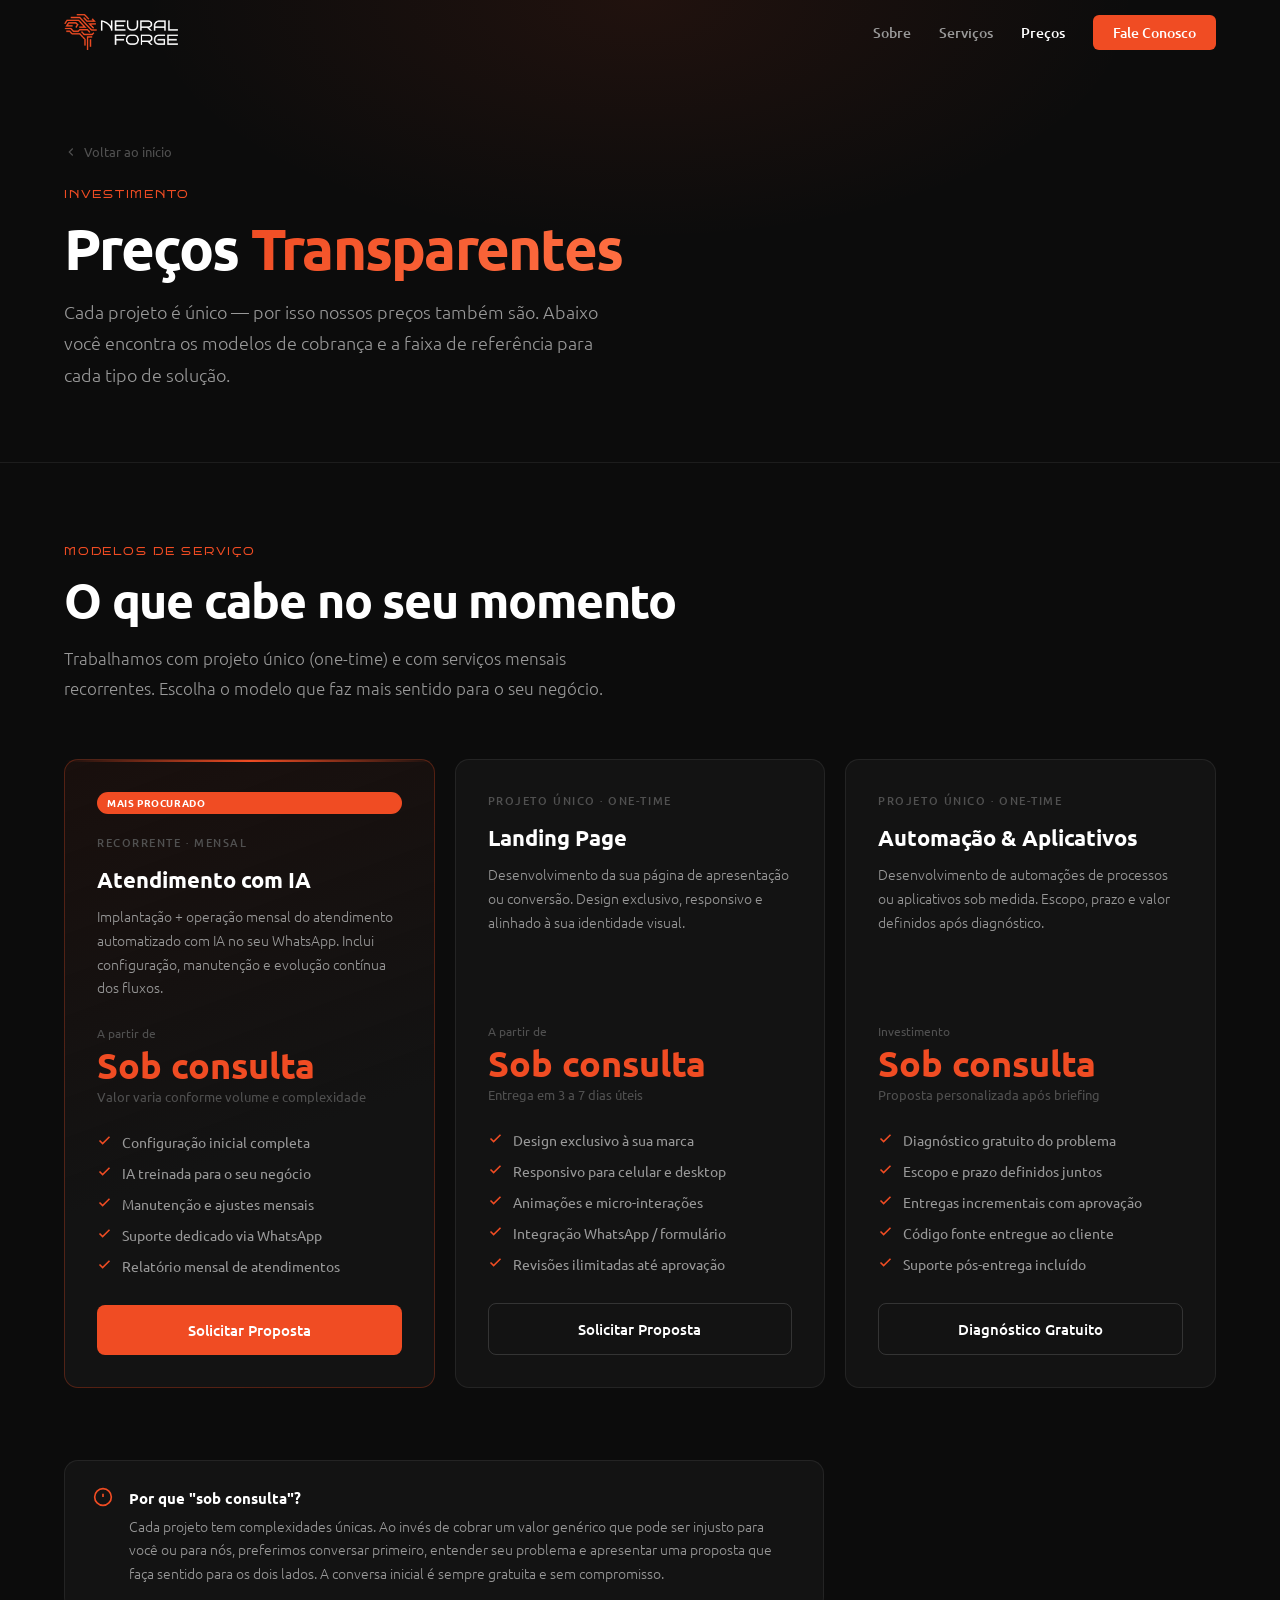
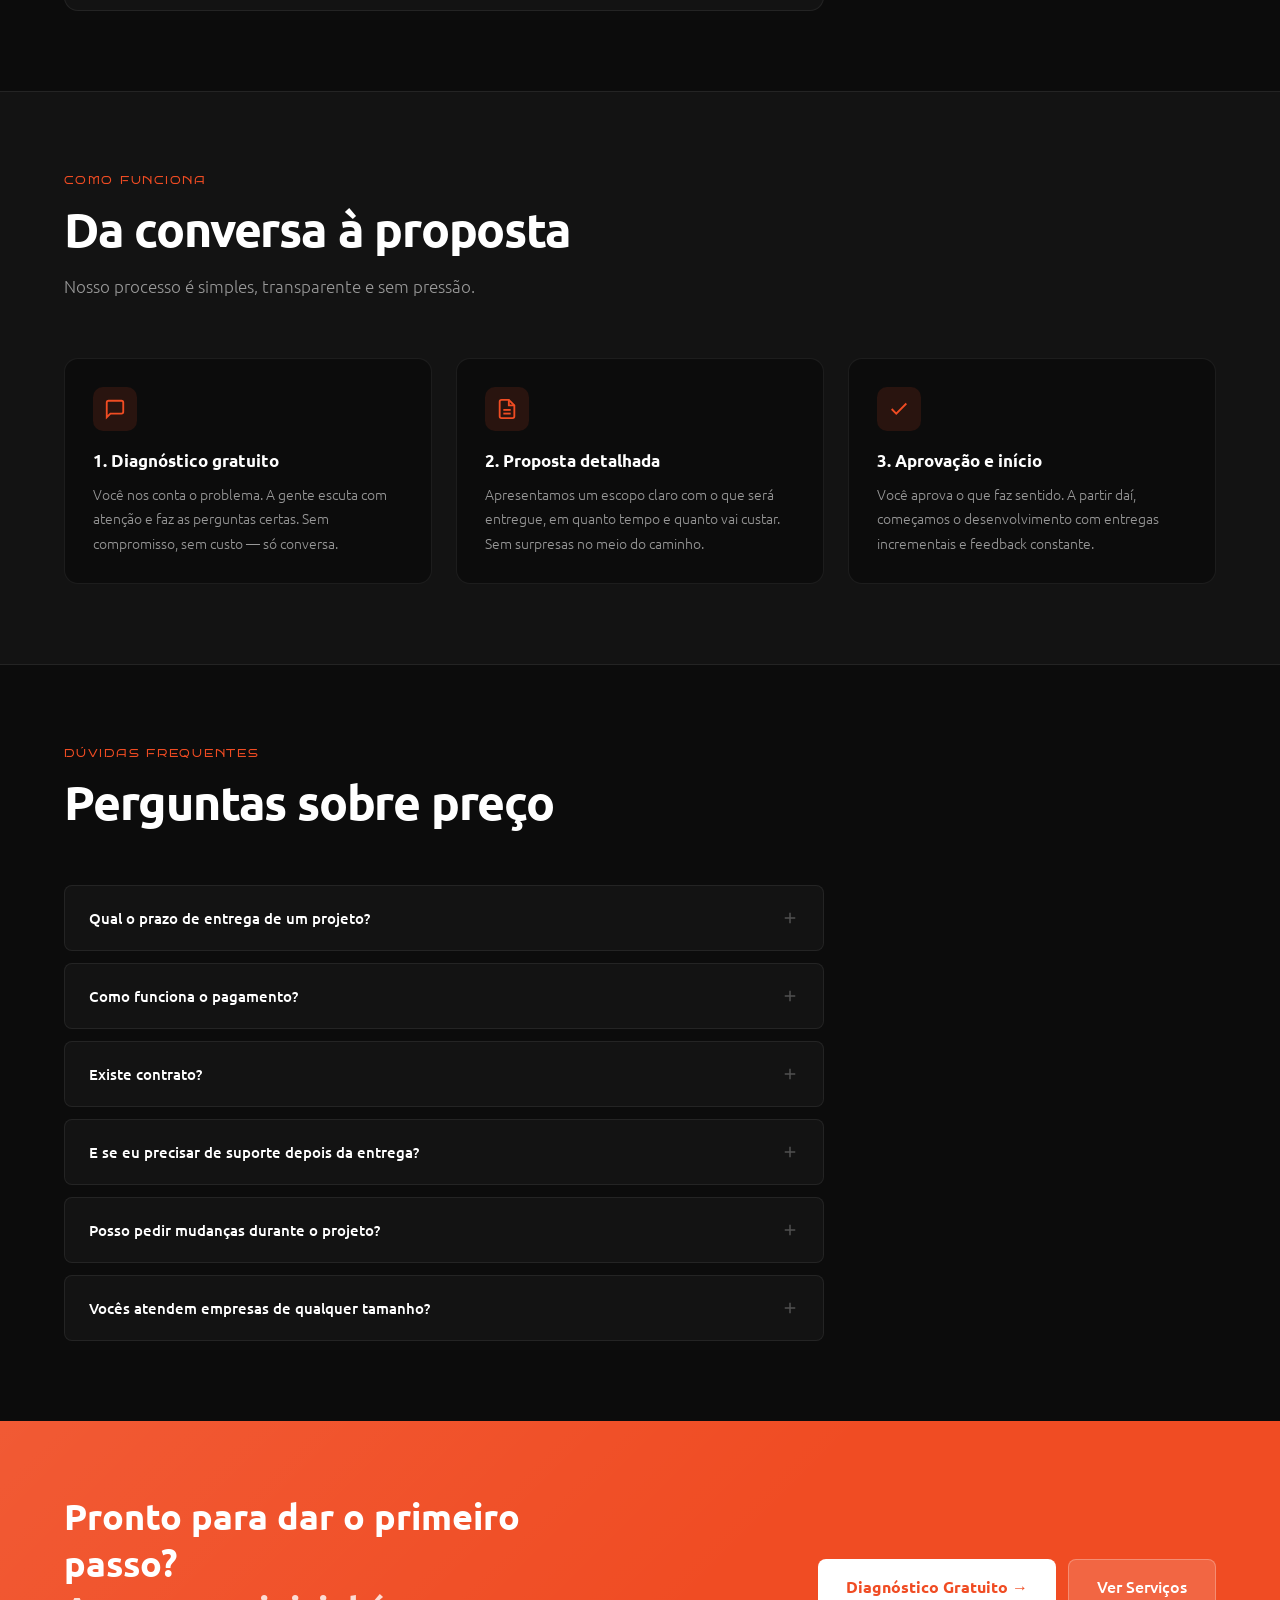
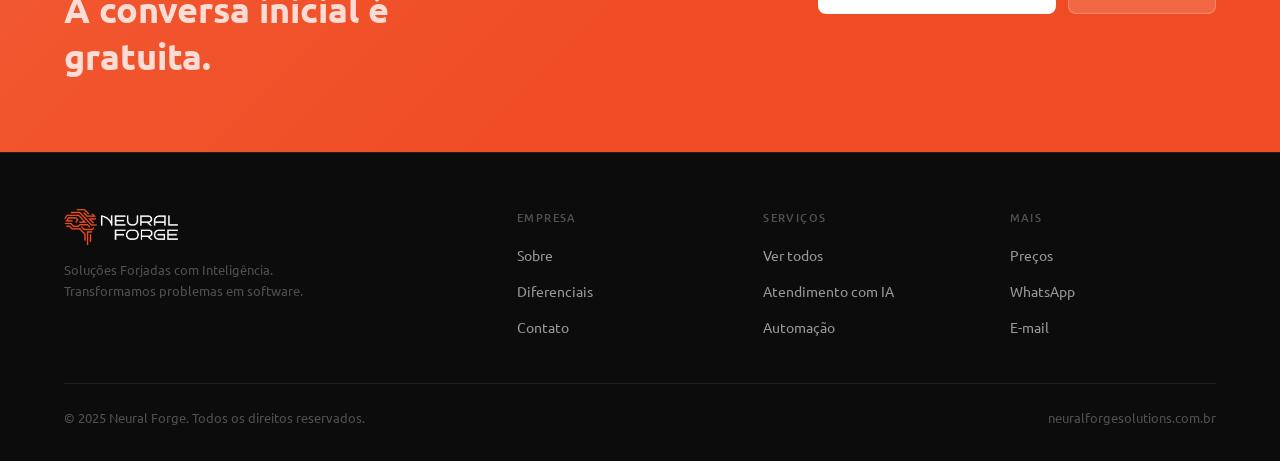
==== precos.html @ 7378643d "feat: favicon, WhatsApp e BrunoAce font - Favicon com logo laranja em todas as 3 páginas - Número Wh" ====
<!DOCTYPE html>
<html lang="pt-BR">
<head>
  <meta charset="UTF-8" />
  <meta name="viewport" content="width=device-width, initial-scale=1.0" />
  <title>Preços — Neural Forge</title>
  <meta name="description" content="Conheça os modelos de precificação da Neural Forge. Soluções personalizadas com preço justo." />
  <link rel="icon" type="image/png" href="assets/logos/logo-dark.png" />
  <link rel="stylesheet" href="assets/css/main.css" />
  <style>
    /* ── PRICING CARDS ── */
    .pricing-section { padding: 80px 0; }
    .pricing-grid { display: grid; grid-template-columns: repeat(3,1fr); gap: 20px; margin-bottom: 72px; }

    .p-card { background: var(--bg-card); border: 1px solid var(--border); border-radius: var(--r); padding: 32px; position: relative; transition: border-color .25s, box-shadow .25s; display: flex; flex-direction: column; }
    .p-card:hover { border-color: var(--orange-border); box-shadow: 0 0 48px var(--orange-glow); }
    .p-card.featured { border-color: var(--orange-border); background: linear-gradient(160deg, rgba(240,76,35,.06) 0%, var(--bg-card) 60%); }
    .p-card.featured::before { content:''; position:absolute; top:0; left:0; right:0; height:2px; background: linear-gradient(90deg, transparent, var(--orange), transparent); border-radius: var(--r) var(--r) 0 0; }
    .p-featured-badge { display:inline-block; background:var(--orange); color:#fff; font-size:10px; font-weight:700; padding:3px 10px; border-radius:100px; letter-spacing:.06em; text-transform:uppercase; margin-bottom:20px; }
    .p-category { font-size:11px; color:var(--text-3); text-transform:uppercase; letter-spacing:.14em; font-weight:500; margin-bottom:10px; }
    .p-name { font-size:22px; font-weight:700; margin-bottom:8px; }
    .p-desc { font-size:14px; color:var(--text-2); font-weight:300; line-height:1.7; margin-bottom:24px; flex:1; }
    .p-price { margin-bottom:24px; }
    .p-price-label { font-size:12px; color:var(--text-3); margin-bottom:4px; }
    .p-price-val { font-size:36px; font-weight:700; color:var(--orange); line-height:1; }
    .p-price-sub { font-size:13px; color:var(--text-3); margin-top:4px; }
    .p-features { list-style:none; display:flex; flex-direction:column; gap:10px; margin-bottom:28px; }
    .p-features li { display:flex; align-items:flex-start; gap:10px; font-size:14px; color:var(--text-2); line-height:1.5; }
    .p-check { color:var(--orange); flex-shrink:0; margin-top:1px; }

    /* ── HOW WE PRICE ── */
    .how-section { padding: 80px 0; background: var(--bg-card); border-top: 1px solid var(--border); border-bottom: 1px solid var(--border); }
    .how-grid { display: grid; grid-template-columns: repeat(3,1fr); gap: 24px; }
    .how-card { background: var(--bg); border: 1px solid var(--border); border-radius: var(--r); padding: 28px; }
    .how-icon { width: 44px; height: 44px; border-radius: 10px; background: var(--orange-dim); display: flex; align-items: center; justify-content: center; color: var(--orange); margin-bottom: 16px; }
    .how-card h3 { font-size: 17px; font-weight: 700; margin-bottom: 8px; }
    .how-card p { font-size: 14px; color: var(--text-2); font-weight: 300; line-height: 1.75; }

    /* ── FAQ ── */
    .faq-section { padding: 80px 0; }
    .faq-grid { max-width: 760px; display: flex; flex-direction: column; gap: 12px; }
    .faq-item { background: var(--bg-card); border: 1px solid var(--border); border-radius: var(--r-sm); overflow: hidden; }
    .faq-q { display: flex; align-items: center; justify-content: space-between; padding: 20px 24px; cursor: pointer; user-select: none; font-size: 15px; font-weight: 500; gap: 16px; transition: color .2s; }
    .faq-q:hover { color: var(--orange); }
    .faq-icon { flex-shrink: 0; transition: transform .3s; color: var(--text-3); }
    .faq-item.open .faq-icon { transform: rotate(45deg); color: var(--orange); }
    .faq-a { max-height: 0; overflow: hidden; transition: max-height .35s ease; }
    .faq-item.open .faq-a { max-height: 300px; }
    .faq-a p { padding: 0 24px 20px; font-size: 15px; color: var(--text-2); font-weight: 300; line-height: 1.75; }

    @media(max-width:1024px){ .pricing-grid{ grid-template-columns:repeat(2,1fr); } .how-grid{ grid-template-columns:1fr 1fr; } }
    @media(max-width:768px)  { .pricing-grid{ grid-template-columns:1fr; } .how-grid{ grid-template-columns:1fr; } }
  </style>
</head>
<body>

<!-- ── NAVBAR ── -->
<nav class="nav" id="nav">
  <div class="wrap">
    <div class="nav-inner">
      <a href="index.html" class="logo"><img src="assets/logos/logo-dark.png" alt="Neural Forge" height="36"></a>
      <ul class="nav-links" id="navLinks">
        <li><a href="index.html#sobre">Sobre</a></li>
        <li><a href="servicos.html">Serviços</a></li>
        <li><a href="precos.html" class="active">Preços</a></li>
        <li><a href="index.html#contato" class="nav-cta">Fale Conosco</a></li>
      </ul>
      <button class="hamburger" id="hamburger" aria-label="Menu">
        <svg width="22" height="22" fill="none" stroke="currentColor" stroke-width="2" stroke-linecap="round"><line x1="3" y1="6" x2="19" y2="6"/><line x1="3" y1="11" x2="19" y2="11"/><line x1="3" y1="16" x2="19" y2="16"/></svg>
      </button>
    </div>
  </div>
</nav>

<!-- ── PAGE HERO ── -->
<div class="page-hero">
  <div class="wrap">
    <a href="index.html" class="back-link fi">
      <svg width="14" height="14" fill="none" stroke="currentColor" stroke-width="2" viewBox="0 0 24 24"><polyline points="15 18 9 12 15 6"/></svg>
      Voltar ao início
    </a>
    <div class="sec-label fi d1">Investimento</div>
    <h1 class="fi d2">Preços <span class="grad">Transparentes</span></h1>
    <p class="fi d3">Cada projeto é único — por isso nossos preços também são. Abaixo você encontra os modelos de cobrança e a faixa de referência para cada tipo de solução.</p>
  </div>
</div>

<!-- ── PRICING CARDS ── -->
<section class="pricing-section">
  <div class="wrap">
    <div class="sec-head">
      <div class="sec-label fi">Modelos de Serviço</div>
      <h2 class="sec-title fi d1">O que cabe no seu momento</h2>
      <p class="sec-sub fi d2">Trabalhamos com projeto único (one-time) e com serviços mensais recorrentes. Escolha o modelo que faz mais sentido para o seu negócio.</p>
    </div>

    <div class="pricing-grid">

      <!-- Card 1: Automação / IA Mensal -->
      <div class="p-card featured fi">
        <div class="p-featured-badge">Mais Procurado</div>
        <div class="p-category">Recorrente · Mensal</div>
        <div class="p-name">Atendimento com IA</div>
        <p class="p-desc">Implantação + operação mensal do atendimento automatizado com IA no seu WhatsApp. Inclui configuração, manutenção e evolução contínua dos fluxos.</p>
        <div class="p-price">
          <div class="p-price-label">A partir de</div>
          <div class="p-price-val">Sob consulta</div>
          <div class="p-price-sub">Valor varia conforme volume e complexidade</div>
        </div>
        <ul class="p-features">
          <li><svg class="p-check" width="15" height="15" viewBox="0 0 24 24" fill="none" stroke="currentColor" stroke-width="2.5"><polyline points="20 6 9 17 4 12"/></svg>Configuração inicial completa</li>
          <li><svg class="p-check" width="15" height="15" viewBox="0 0 24 24" fill="none" stroke="currentColor" stroke-width="2.5"><polyline points="20 6 9 17 4 12"/></svg>IA treinada para o seu negócio</li>
          <li><svg class="p-check" width="15" height="15" viewBox="0 0 24 24" fill="none" stroke="currentColor" stroke-width="2.5"><polyline points="20 6 9 17 4 12"/></svg>Manutenção e ajustes mensais</li>
          <li><svg class="p-check" width="15" height="15" viewBox="0 0 24 24" fill="none" stroke="currentColor" stroke-width="2.5"><polyline points="20 6 9 17 4 12"/></svg>Suporte dedicado via WhatsApp</li>
          <li><svg class="p-check" width="15" height="15" viewBox="0 0 24 24" fill="none" stroke="currentColor" stroke-width="2.5"><polyline points="20 6 9 17 4 12"/></svg>Relatório mensal de atendimentos</li>
        </ul>
        <a href="https://wa.me/5571993866628?text=Olá%2C%20quero%20saber%20o%20preço%20do%20Atendimento%20com%20IA" class="btn btn-primary" style="width:100%;justify-content:center;">Solicitar Proposta</a>
      </div>

      <!-- Card 2: Landing Page -->
      <div class="p-card fi d1">
        <div class="p-category">Projeto Único · One-time</div>
        <div class="p-name">Landing Page</div>
        <p class="p-desc">Desenvolvimento da sua página de apresentação ou conversão. Design exclusivo, responsivo e alinhado à sua identidade visual.</p>
        <div class="p-price">
          <div class="p-price-label">A partir de</div>
          <div class="p-price-val">Sob consulta</div>
          <div class="p-price-sub">Entrega em 3 a 7 dias úteis</div>
        </div>
        <ul class="p-features">
          <li><svg class="p-check" width="15" height="15" viewBox="0 0 24 24" fill="none" stroke="currentColor" stroke-width="2.5"><polyline points="20 6 9 17 4 12"/></svg>Design exclusivo à sua marca</li>
          <li><svg class="p-check" width="15" height="15" viewBox="0 0 24 24" fill="none" stroke="currentColor" stroke-width="2.5"><polyline points="20 6 9 17 4 12"/></svg>Responsivo para celular e desktop</li>
          <li><svg class="p-check" width="15" height="15" viewBox="0 0 24 24" fill="none" stroke="currentColor" stroke-width="2.5"><polyline points="20 6 9 17 4 12"/></svg>Animações e micro-interações</li>
          <li><svg class="p-check" width="15" height="15" viewBox="0 0 24 24" fill="none" stroke="currentColor" stroke-width="2.5"><polyline points="20 6 9 17 4 12"/></svg>Integração WhatsApp / formulário</li>
          <li><svg class="p-check" width="15" height="15" viewBox="0 0 24 24" fill="none" stroke="currentColor" stroke-width="2.5"><polyline points="20 6 9 17 4 12"/></svg>Revisões ilimitadas até aprovação</li>
        </ul>
        <a href="https://wa.me/5571993866628?text=Olá%2C%20quero%20saber%20o%20preço%20de%20uma%20landing%20page" class="btn btn-outline" style="width:100%;justify-content:center;">Solicitar Proposta</a>
      </div>

      <!-- Card 3: Automação / App -->
      <div class="p-card fi d2">
        <div class="p-category">Projeto Único · One-time</div>
        <div class="p-name">Automação & Aplicativos</div>
        <p class="p-desc">Desenvolvimento de automações de processos ou aplicativos sob medida. Escopo, prazo e valor definidos após diagnóstico.</p>
        <div class="p-price">
          <div class="p-price-label">Investimento</div>
          <div class="p-price-val">Sob consulta</div>
          <div class="p-price-sub">Proposta personalizada após briefing</div>
        </div>
        <ul class="p-features">
          <li><svg class="p-check" width="15" height="15" viewBox="0 0 24 24" fill="none" stroke="currentColor" stroke-width="2.5"><polyline points="20 6 9 17 4 12"/></svg>Diagnóstico gratuito do problema</li>
          <li><svg class="p-check" width="15" height="15" viewBox="0 0 24 24" fill="none" stroke="currentColor" stroke-width="2.5"><polyline points="20 6 9 17 4 12"/></svg>Escopo e prazo definidos juntos</li>
          <li><svg class="p-check" width="15" height="15" viewBox="0 0 24 24" fill="none" stroke="currentColor" stroke-width="2.5"><polyline points="20 6 9 17 4 12"/></svg>Entregas incrementais com aprovação</li>
          <li><svg class="p-check" width="15" height="15" viewBox="0 0 24 24" fill="none" stroke="currentColor" stroke-width="2.5"><polyline points="20 6 9 17 4 12"/></svg>Código fonte entregue ao cliente</li>
          <li><svg class="p-check" width="15" height="15" viewBox="0 0 24 24" fill="none" stroke="currentColor" stroke-width="2.5"><polyline points="20 6 9 17 4 12"/></svg>Suporte pós-entrega incluído</li>
        </ul>
        <a href="https://wa.me/5571993866628?text=Olá%2C%20quero%20fazer%20um%20diagnóstico%20gratuito" class="btn btn-outline" style="width:100%;justify-content:center;">Diagnóstico Gratuito</a>
      </div>

    </div>

    <!-- Notice -->
    <div class="fi" style="background:var(--bg-card);border:1px solid var(--border);border-radius:var(--r);padding:24px 28px;display:flex;align-items:flex-start;gap:16px;max-width:760px;">
      <svg style="color:var(--orange);flex-shrink:0;margin-top:2px" width="20" height="20" viewBox="0 0 24 24" fill="none" stroke="currentColor" stroke-width="2"><circle cx="12" cy="12" r="10"/><line x1="12" y1="8" x2="12" y2="12"/><line x1="12" y1="16" x2="12.01" y2="16"/></svg>
      <div>
        <strong style="font-size:15px;">Por que "sob consulta"?</strong>
        <p style="font-size:14px;color:var(--text-2);font-weight:300;line-height:1.7;margin-top:4px;">Cada projeto tem complexidades únicas. Ao invés de cobrar um valor genérico que pode ser injusto para você ou para nós, preferimos conversar primeiro, entender seu problema e apresentar uma proposta que faça sentido para os dois lados. A conversa inicial é sempre gratuita e sem compromisso.</p>
      </div>
    </div>
  </div>
</section>

<!-- ── HOW WE PRICE ── -->
<section class="how-section">
  <div class="wrap">
    <div class="sec-head">
      <div class="sec-label fi">Como Funciona</div>
      <h2 class="sec-title fi d1">Da conversa à proposta</h2>
      <p class="sec-sub fi d2">Nosso processo é simples, transparente e sem pressão.</p>
    </div>
    <div class="how-grid">
      <div class="how-card fi">
        <div class="how-icon"><svg width="22" height="22" viewBox="0 0 24 24" fill="none" stroke="currentColor" stroke-width="2"><path d="M21 15a2 2 0 0 1-2 2H7l-4 4V5a2 2 0 0 1 2-2h14a2 2 0 0 1 2 2z"/></svg></div>
        <h3>1. Diagnóstico gratuito</h3>
        <p>Você nos conta o problema. A gente escuta com atenção e faz as perguntas certas. Sem compromisso, sem custo — só conversa.</p>
      </div>
      <div class="how-card fi d1">
        <div class="how-icon"><svg width="22" height="22" viewBox="0 0 24 24" fill="none" stroke="currentColor" stroke-width="2"><path d="M14 2H6a2 2 0 0 0-2 2v16a2 2 0 0 0 2 2h12a2 2 0 0 0 2-2V8z"/><polyline points="14 2 14 8 20 8"/><line x1="16" y1="13" x2="8" y2="13"/><line x1="16" y1="17" x2="8" y2="17"/></svg></div>
        <h3>2. Proposta detalhada</h3>
        <p>Apresentamos um escopo claro com o que será entregue, em quanto tempo e quanto vai custar. Sem surpresas no meio do caminho.</p>
      </div>
      <div class="how-card fi d2">
        <div class="how-icon"><svg width="22" height="22" viewBox="0 0 24 24" fill="none" stroke="currentColor" stroke-width="2"><polyline points="20 6 9 17 4 12"/></svg></div>
        <h3>3. Aprovação e início</h3>
        <p>Você aprova o que faz sentido. A partir daí, começamos o desenvolvimento com entregas incrementais e feedback constante.</p>
      </div>
    </div>
  </div>
</section>

<!-- ── FAQ ── -->
<section class="faq-section">
  <div class="wrap">
    <div class="sec-head">
      <div class="sec-label fi">Dúvidas Frequentes</div>
      <h2 class="sec-title fi d1">Perguntas sobre preço</h2>
    </div>
    <div class="faq-grid fi">

      <div class="faq-item">
        <div class="faq-q">
          Qual o prazo de entrega de um projeto?
          <svg class="faq-icon" width="18" height="18" viewBox="0 0 24 24" fill="none" stroke="currentColor" stroke-width="2"><line x1="12" y1="5" x2="12" y2="19"/><line x1="5" y1="12" x2="19" y2="12"/></svg>
        </div>
        <div class="faq-a"><p>Depende da complexidade. Landing pages costumam ser entregues em 3 a 7 dias úteis. Automações simples levam de 1 a 2 semanas. Aplicativos mais robustos têm prazo definido na proposta, com entregas parciais ao longo do processo.</p></div>
      </div>

      <div class="faq-item">
        <div class="faq-q">
          Como funciona o pagamento?
          <svg class="faq-icon" width="18" height="18" viewBox="0 0 24 24" fill="none" stroke="currentColor" stroke-width="2"><line x1="12" y1="5" x2="12" y2="19"/><line x1="5" y1="12" x2="19" y2="12"/></svg>
        </div>
        <div class="faq-a"><p>Para projetos únicos, trabalhamos geralmente com 50% na aprovação da proposta e 50% na entrega final. Para serviços recorrentes, a cobrança é mensal. Aceitamos PIX, transferência e cartão.</p></div>
      </div>

      <div class="faq-item">
        <div class="faq-q">
          Existe contrato?
          <svg class="faq-icon" width="18" height="18" viewBox="0 0 24 24" fill="none" stroke="currentColor" stroke-width="2"><line x1="12" y1="5" x2="12" y2="19"/><line x1="5" y1="12" x2="19" y2="12"/></svg>
        </div>
        <div class="faq-a"><p>Sim. Formalizamos tudo em contrato antes de iniciar qualquer projeto. O documento especifica escopo, prazo, valores, formas de pagamento e responsabilidades de ambas as partes.</p></div>
      </div>

      <div class="faq-item">
        <div class="faq-q">
          E se eu precisar de suporte depois da entrega?
          <svg class="faq-icon" width="18" height="18" viewBox="0 0 24 24" fill="none" stroke="currentColor" stroke-width="2"><line x1="12" y1="5" x2="12" y2="19"/><line x1="5" y1="12" x2="19" y2="12"/></svg>
        </div>
        <div class="faq-a"><p>Todo projeto inclui um período de suporte pós-entrega. Para manutenção contínua, oferecemos planos mensais de suporte e evolução. Também temos parceiros de longo prazo que preferem nos ter como time de tecnologia dedicado.</p></div>
      </div>

      <div class="faq-item">
        <div class="faq-q">
          Posso pedir mudanças durante o projeto?
          <svg class="faq-icon" width="18" height="18" viewBox="0 0 24 24" fill="none" stroke="currentColor" stroke-width="2"><line x1="12" y1="5" x2="12" y2="19"/><line x1="5" y1="12" x2="19" y2="12"/></svg>
        </div>
        <div class="faq-a"><p>Sim, trabalhamos de forma colaborativa. Pequenas alterações durante o processo são absorvidas. Mudanças que alteram significativamente o escopo são avaliadas e discutidas antes de impactar prazo ou valor.</p></div>
      </div>

      <div class="faq-item">
        <div class="faq-q">
          Vocês atendem empresas de qualquer tamanho?
          <svg class="faq-icon" width="18" height="18" viewBox="0 0 24 24" fill="none" stroke="currentColor" stroke-width="2"><line x1="12" y1="5" x2="12" y2="19"/><line x1="5" y1="12" x2="19" y2="12"/></svg>
        </div>
        <div class="faq-a"><p>Sim. Atendemos desde autônomos e microempreendedores até empresas maiores. O tamanho do projeto se adapta ao tamanho do cliente. Nossa missão é tornar tecnologia de qualidade acessível para qualquer negócio.</p></div>
      </div>

    </div>
  </div>
</section>

<!-- ── CTA BAND ── -->
<div class="cta-band">
  <div class="wrap">
    <div class="cta-band-inner">
      <h2>Pronto para dar o primeiro passo?<br><em>A conversa inicial é gratuita.</em></h2>
      <div class="btns">
        <a href="https://wa.me/5571993866628?text=Olá%2C%20quero%20um%20diagnóstico%20gratuito" class="btn btn-white" style="font-size:16px;padding:14px 28px;">Diagnóstico Gratuito →</a>
        <a href="servicos.html" class="btn" style="background:rgba(255,255,255,.15);color:#fff;font-size:16px;padding:14px 28px;border:1px solid rgba(255,255,255,.25);">Ver Serviços</a>
      </div>
    </div>
  </div>
</div>

<!-- ── FOOTER ── -->
<footer class="footer">
  <div class="wrap">
    <div class="footer-grid">
      <div class="footer-brand">
        <a href="index.html" class="logo"><img src="assets/logos/logo-dark.png" alt="Neural Forge" height="30"></a>
        <p>Soluções Forjadas com Inteligência.<br>Transformamos problemas em software.</p>
      </div>
      <div class="footer-col"><h4>Empresa</h4><ul><li><a href="index.html#sobre">Sobre</a></li><li><a href="index.html#diferenciais">Diferenciais</a></li><li><a href="index.html#contato">Contato</a></li></ul></div>
      <div class="footer-col"><h4>Serviços</h4><ul><li><a href="servicos.html">Ver todos</a></li><li><a href="servicos.html#ia">Atendimento com IA</a></li><li><a href="servicos.html#automacao">Automação</a></li></ul></div>
      <div class="footer-col"><h4>Mais</h4><ul><li><a href="precos.html">Preços</a></li><li><a href="https://wa.me/5571993866628">WhatsApp</a></li><li><a href="mailto:contato@neuralforgesolutions.com.br">E-mail</a></li></ul></div>
    </div>
    <div class="footer-bottom">
      <p>© 2025 Neural Forge. Todos os direitos reservados.</p>
      <p>neuralforgesolutions.com.br</p>
    </div>
  </div>
</footer>

<script>
  const nav = document.getElementById('nav');
  window.addEventListener('scroll', () => nav.classList.toggle('scrolled', scrollY > 40), {passive:true});
  document.getElementById('hamburger').addEventListener('click', () => document.getElementById('navLinks').classList.toggle('open'));
  document.querySelectorAll('.nav-links a').forEach(a => a.addEventListener('click', () => document.getElementById('navLinks').classList.remove('open')));
  const io = new IntersectionObserver(entries => entries.forEach(e => e.isIntersecting && e.target.classList.add('in')), {threshold:0.07});
  document.querySelectorAll('.fi').forEach(el => io.observe(el));
  // FAQ accordion
  document.querySelectorAll('.faq-q').forEach(q => {
    q.addEventListener('click', () => {
      const item = q.parentElement;
      const isOpen = item.classList.contains('open');
      document.querySelectorAll('.faq-item.open').forEach(i => i.classList.remove('open'));
      if (!isOpen) item.classList.add('open');
    });
  });
</script>
</body>
</html>
---- assets/css/main.css ----
/* ═══════════════════════════════════════════════════
   NEURAL FORGE — Shared Stylesheet
   Fonts · Variables · Reset · Layout · Components
═══════════════════════════════════════════════════ */

/* ── Fonts ── */
@font-face { font-family:'BrunoAce'; src:url('../fonts/BrunoAce-Regular.ttf') format('truetype'); font-weight:400; font-display:swap; }
@font-face { font-family:'Ubuntu'; src:url('../fonts/Ubuntu-Light.ttf') format('truetype'); font-weight:300; font-display:swap; }
@font-face { font-family:'Ubuntu'; src:url('../fonts/Ubuntu-Regular.ttf') format('truetype'); font-weight:400; font-display:swap; }
@font-face { font-family:'Ubuntu'; src:url('../fonts/Ubuntu-Medium.ttf') format('truetype'); font-weight:500; font-display:swap; }
@font-face { font-family:'Ubuntu'; src:url('../fonts/Ubuntu-Bold.ttf') format('truetype'); font-weight:700; font-display:swap; }

/* ── Tokens ── */
:root {
  --orange:        #F04C23;
  --orange-dark:   #C93D1A;
  --orange-dim:    rgba(240,76,35,.12);
  --orange-glow:   rgba(240,76,35,.07);
  --orange-border: rgba(240,76,35,.28);
  --bg:            #0C0C0C;
  --bg-card:       #131313;
  --bg-raised:     #1A1A1A;
  --border:        rgba(255,255,255,.07);
  --text:          #FFFFFF;
  --text-2:        #999999;
  --text-3:        #505050;
  --r:             14px;
  --r-sm:          8px;
}

/* ── Reset ── */
*, *::before, *::after { box-sizing: border-box; margin: 0; padding: 0; }
html  { scroll-behavior: smooth; }
body  { font-family: 'Ubuntu', Arial, sans-serif; background: var(--bg); color: var(--text); overflow-x: hidden; line-height: 1.6; -webkit-font-smoothing: antialiased; }
img   { max-width: 100%; display: block; }
a     { color: inherit; }

/* ── Layout ── */
.wrap  { max-width: 1200px; margin: 0 auto; padding: 0 24px; }
.flex-between { display: flex; align-items: center; justify-content: space-between; }

/* ── Typography ── */
.sec-label  { font-family: 'BrunoAce', 'Ubuntu', sans-serif; font-size: 11px; font-weight: 400; color: var(--orange); text-transform: uppercase; letter-spacing: .16em; margin-bottom: 12px; }
.sec-title  { font-size: clamp(28px, 4vw, 48px); font-weight: 700; line-height: 1.12; letter-spacing: -.025em; margin-bottom: 16px; }
.sec-sub    { font-size: 17px; color: var(--text-2); font-weight: 300; max-width: 540px; line-height: 1.78; }
.sec-head   { margin-bottom: 56px; }
.grad       { background: linear-gradient(135deg, #F04C23, #FF7043); -webkit-background-clip: text; -webkit-text-fill-color: transparent; background-clip: text; }

/* ── Buttons ── */
.btn {
  display: inline-flex; align-items: center; gap: 8px;
  padding: 13px 24px; border-radius: var(--r-sm);
  font-family: 'Ubuntu', Arial, sans-serif; font-size: 15px; font-weight: 500;
  text-decoration: none; cursor: pointer; transition: all .25s; border: none;
  white-space: nowrap;
}
.btn-primary { background: var(--orange); color: #fff; }
.btn-primary:hover { background: var(--orange-dark); transform: translateY(-2px); box-shadow: 0 8px 28px rgba(240,76,35,.4); }
.btn-outline { background: transparent; color: var(--text); border: 1px solid rgba(255,255,255,.14); }
.btn-outline:hover { background: var(--bg-raised); border-color: rgba(255,255,255,.28); }
.btn-ghost  { background: transparent; color: var(--text-2); padding: 13px 8px; }
.btn-ghost:hover { color: var(--text); }
.btn-white  { background: #fff; color: var(--orange); font-weight: 700; }
.btn-white:hover { background: rgba(255,255,255,.9); transform: translateY(-2px); box-shadow: 0 8px 24px rgba(0,0,0,.25); }
.btn-sm     { padding: 9px 18px; font-size: 13px; }
.btn svg    { flex-shrink: 0; }

/* ── Badge ── */
.badge {
  display: inline-flex; align-items: center; gap: 8px;
  background: var(--orange-dim); border: 1px solid var(--orange-border);
  padding: 6px 14px; border-radius: 100px;
  font-family: 'BrunoAce', 'Ubuntu', sans-serif;
  font-size: 10px; font-weight: 400; color: var(--orange);
  letter-spacing: .08em; text-transform: uppercase;
}
.badge-dot { width: 6px; height: 6px; background: var(--orange); border-radius: 50%; flex-shrink: 0; animation: pulse-dot 2s ease-in-out infinite; }
@keyframes pulse-dot { 0%,100%{opacity:1;transform:scale(1)} 50%{opacity:.5;transform:scale(1.5)} }

/* ── Fade-in ── */
.fi { opacity: 0; transform: translateY(22px); transition: opacity .7s cubic-bezier(.16,1,.3,1), transform .7s cubic-bezier(.16,1,.3,1); }
.fi.in { opacity: 1; transform: none; }
.d1{transition-delay:.08s} .d2{transition-delay:.16s} .d3{transition-delay:.24s}
.d4{transition-delay:.32s} .d5{transition-delay:.40s} .d6{transition-delay:.48s}

/* ── Navbar ── */
.nav {
  position: fixed; top: 0; left: 0; right: 0; z-index: 100;
  padding: 14px 0; transition: background .3s, border-color .3s;
  border-bottom: 1px solid transparent;
}
.nav.scrolled { background: rgba(12,12,12,.93); backdrop-filter: blur(24px); -webkit-backdrop-filter: blur(24px); border-color: var(--border); }
.nav-inner { display: flex; align-items: center; justify-content: space-between; }
.logo { display: flex; align-items: center; text-decoration: none; }
.logo img { height: 36px; width: auto; }
.nav-links { display: flex; align-items: center; gap: 28px; list-style: none; }
.nav-links a { color: var(--text-2); text-decoration: none; font-size: 14px; font-weight: 500; transition: color .2s; }
.nav-links a:hover { color: var(--text); }
.nav-links .active { color: var(--text); }
.nav-cta { background: var(--orange) !important; color: #fff !important; padding: 8px 20px; border-radius: 6px; transition: background .2s !important; font-size: 14px; }
.nav-cta:hover { background: var(--orange-dark) !important; }
.hamburger { display: none; background: none; border: none; color: var(--text); cursor: pointer; padding: 4px; }

/* ── Page hero (subpages) ── */
.page-hero { padding: 140px 0 72px; border-bottom: 1px solid var(--border); background: var(--bg); position: relative; overflow: hidden; }
.page-hero::before { content: ''; position: absolute; inset: 0; background: radial-gradient(ellipse 60% 80% at 50% 0%, rgba(240,76,35,.09) 0%, transparent 65%); pointer-events: none; }
.page-hero .back-link { display: inline-flex; align-items: center; gap: 6px; color: var(--text-3); font-size: 13px; text-decoration: none; margin-bottom: 24px; transition: color .2s; }
.page-hero .back-link:hover { color: var(--text-2); }
.page-hero h1 { font-size: clamp(34px, 5vw, 58px); font-weight: 700; line-height: 1.1; letter-spacing: -.03em; margin-bottom: 16px; }
.page-hero p { font-size: 18px; color: var(--text-2); font-weight: 300; max-width: 560px; line-height: 1.75; }

/* ── CTA Band ── */
.cta-band { background: var(--orange); padding: 72px 0; position: relative; overflow: hidden; }
.cta-band::before { content: ''; position: absolute; inset: 0; background: linear-gradient(135deg, rgba(255,255,255,.08), transparent 55%); pointer-events: none; }
.cta-band-inner { display: flex; align-items: center; justify-content: space-between; gap: 40px; position: relative; }
.cta-band h2 { font-size: clamp(22px, 3vw, 36px); color: #fff; line-height: 1.3; max-width: 480px; }
.cta-band h2 em { font-style: normal; opacity: .8; }
.cta-band .btns { display: flex; gap: 12px; flex-wrap: wrap; }

/* ── Footer ── */
.footer { background: var(--bg); border-top: 1px solid var(--border); padding: 56px 0 32px; }
.footer-grid { display: grid; grid-template-columns: 2fr 1fr 1fr 1fr; gap: 40px; margin-bottom: 44px; }
.footer-brand p { font-size: 13px; color: var(--text-3); margin-top: 14px; line-height: 1.65; max-width: 240px; }
.footer-col h4 { font-size: 11px; text-transform: uppercase; letter-spacing: .13em; color: var(--text-3); margin-bottom: 16px; font-weight: 500; }
.footer-col ul { list-style: none; display: flex; flex-direction: column; gap: 10px; }
.footer-col a { font-size: 14px; color: var(--text-2); text-decoration: none; transition: color .2s; }
.footer-col a:hover { color: var(--text); }
.footer-bottom { border-top: 1px solid var(--border); padding-top: 24px; display: flex; justify-content: space-between; align-items: center; gap: 16px; flex-wrap: wrap; }
.footer-bottom p { font-size: 13px; color: var(--text-3); }

/* ── Responsive ── */
@media(max-width:1024px) { .footer-grid { grid-template-columns: 1fr 1fr; } }
@media(max-width:768px) {
  .hamburger { display: block; }
  .nav-links { display: none; position: absolute; top: 100%; left: 0; right: 0; background: rgba(12,12,12,.98); border-bottom: 1px solid var(--border); flex-direction: column; align-items: flex-start; padding: 20px 24px; gap: 16px; }
  .nav-links.open { display: flex; }
  .cta-band-inner { flex-direction: column; text-align: center; }
  .cta-band-inner .btns { justify-content: center; }
}
@media(max-width:520px) {
  .footer-grid { grid-template-columns: 1fr; }
  .footer-bottom { flex-direction: column; text-align: center; }
}
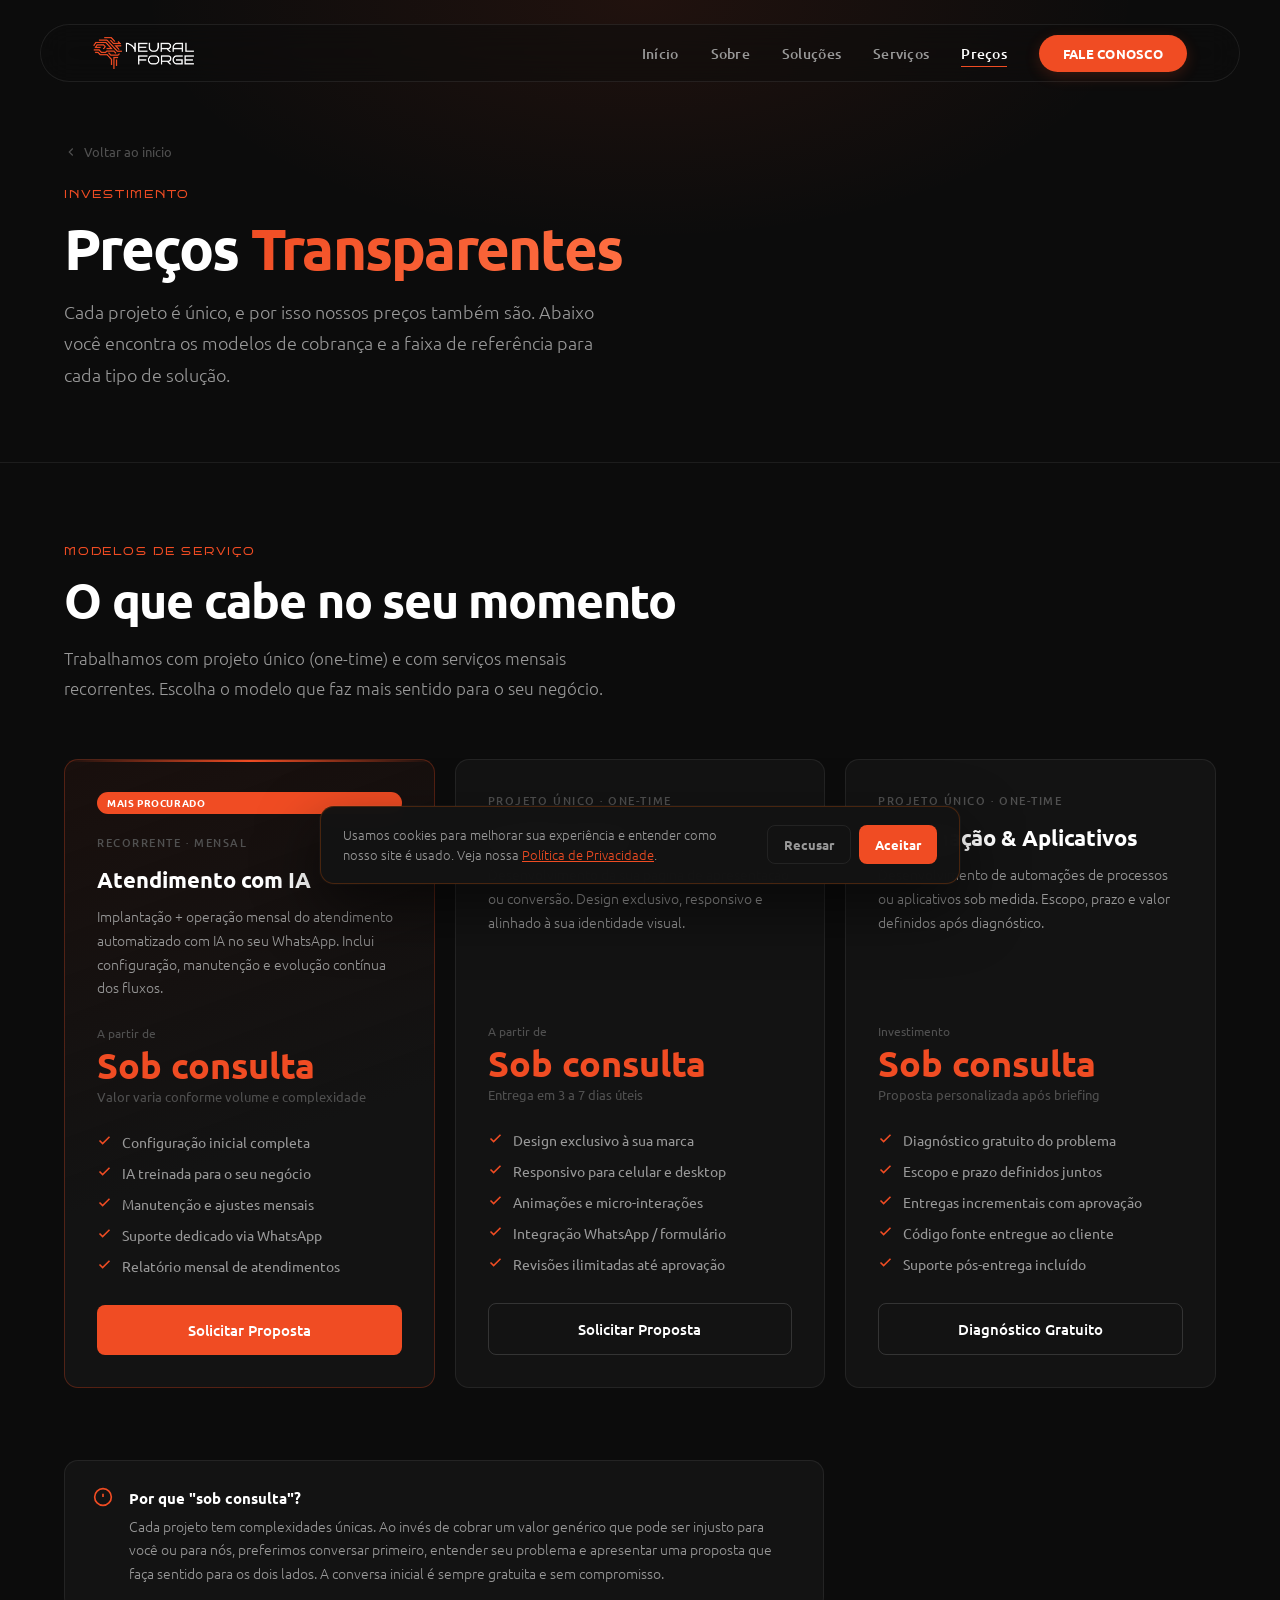
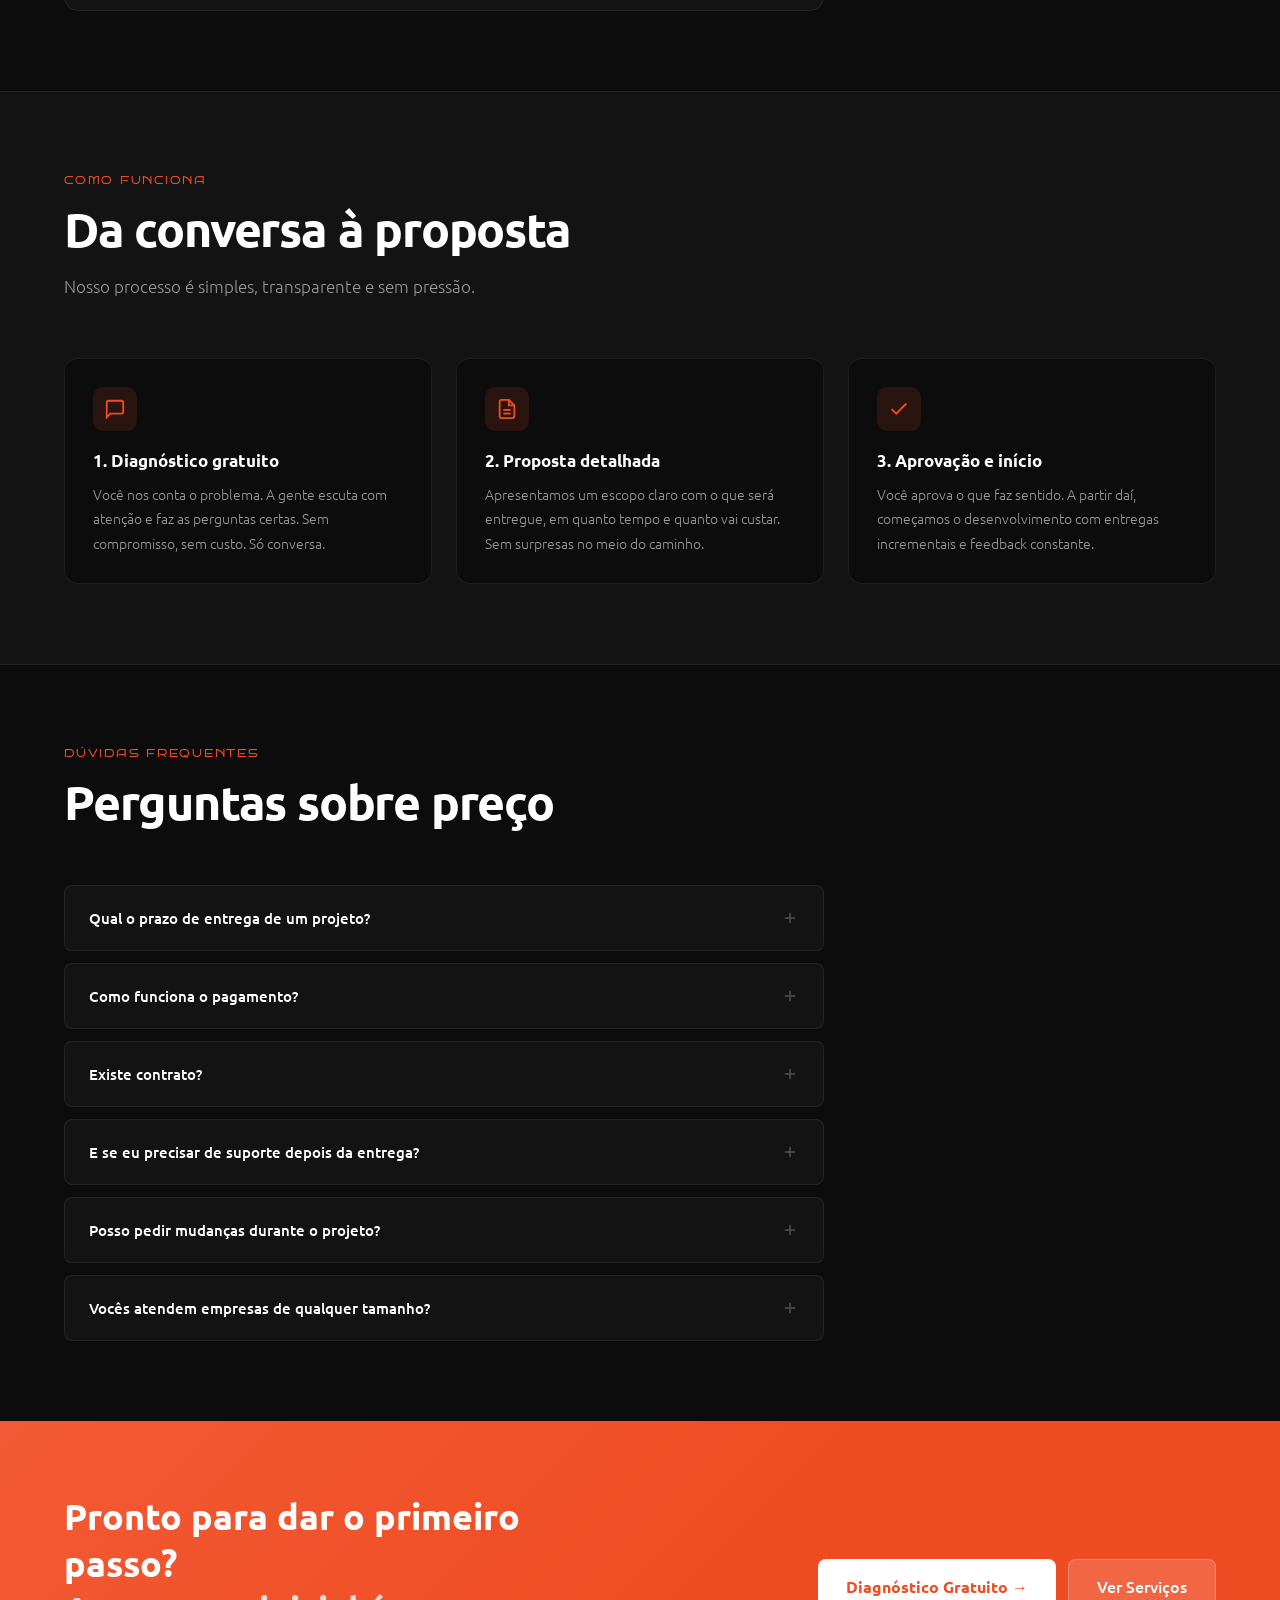
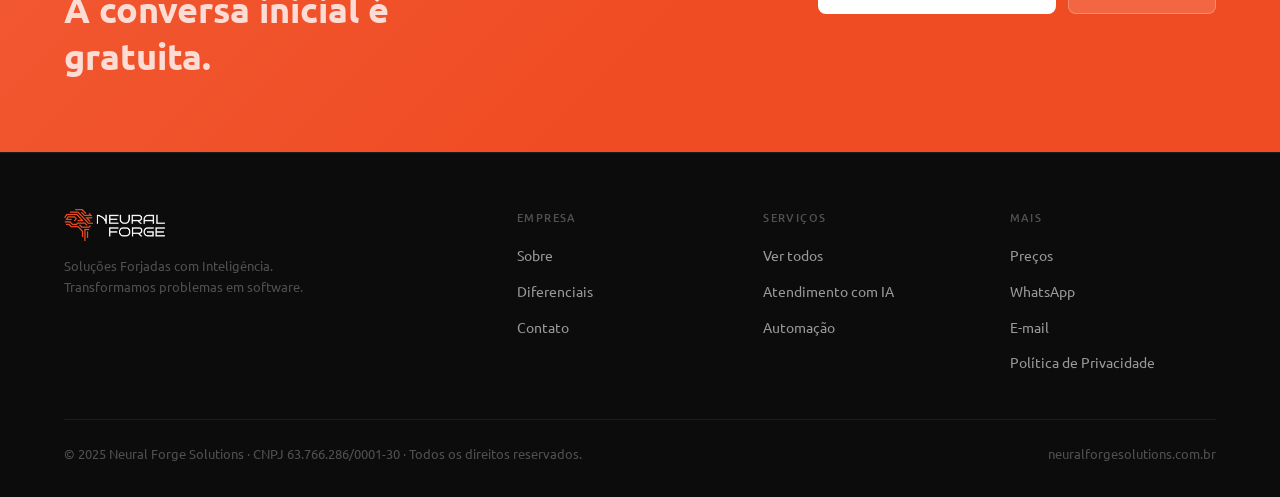
==== commit ecc76c58: "feat: V2 redesign completo — novos CSS por página, JS, imagens, PWA, SEO e política de privacidade" ====
--- a/precos.html
+++ b/precos.html
@@ -1,66 +1,76 @@
-<!DOCTYPE html>
+﻿<!DOCTYPE html>
 <html lang="pt-BR">
 <head>
   <meta charset="UTF-8" />
   <meta name="viewport" content="width=device-width, initial-scale=1.0" />
-  <title>Preços — Neural Forge</title>
-  <meta name="description" content="Conheça os modelos de precificação da Neural Forge. Soluções personalizadas com preço justo." />
-  <link rel="icon" type="image/png" href="assets/logos/logo-dark.png" />
+  <title>Preços e Modelos de Investimento | Neural Forge</title>
+  <meta name="description" content="Conheça os modelos de precificação da Neural Forge: projetos únicos e mensais recorrentes. Diagnóstico gratuito, proposta personalizada e pagamento parcelado." />
+  <meta name="keywords" content="preço chatbot WhatsApp, preço landing page, custo automação, valor desenvolvimento app, orçamento software" />
+  <meta name="robots" content="index, follow" />
+  <meta name="theme-color" content="#0d0d0d" />
+  <link rel="canonical" href="https://neuralforgesolutions.com.br/precos.html" />
+
+  <!-- Open Graph -->
+  <meta property="og:type" content="website" />
+  <meta property="og:locale" content="pt_BR" />
+  <meta property="og:site_name" content="Neural Forge" />
+  <meta property="og:url" content="https://neuralforgesolutions.com.br/precos.html" />
+  <meta property="og:title" content="Preços | Neural Forge" />
+  <meta property="og:description" content="Diagnóstico gratuito, proposta personalizada e pagamento parcelado. Cada projeto tem complexidade própria, por isso o preço é sob consulta." />
+  <meta property="og:image" content="https://neuralforgesolutions.com.br/assets/images/neural_forge_hero.png" />
+
+  <!-- Twitter Card -->
+  <meta name="twitter:card" content="summary_large_image" />
+  <meta name="twitter:title" content="Preços | Neural Forge" />
+  <meta name="twitter:description" content="Diagnóstico gratuito, proposta personalizada, pagamento parcelado." />
+  <meta name="twitter:image" content="https://neuralforgesolutions.com.br/assets/images/neural_forge_hero.png" />
+
+  <link rel="icon" type="image/svg+xml" href="assets/logos/favicon.svg" />
+  <link rel="apple-touch-icon" href="assets/logos/logo-dark.png" />
+  <link rel="manifest" href="manifest.json" />
   <link rel="stylesheet" href="assets/css/main.css" />
-  <style>
-    /* ── PRICING CARDS ── */
-    .pricing-section { padding: 80px 0; }
-    .pricing-grid { display: grid; grid-template-columns: repeat(3,1fr); gap: 20px; margin-bottom: 72px; }
-
-    .p-card { background: var(--bg-card); border: 1px solid var(--border); border-radius: var(--r); padding: 32px; position: relative; transition: border-color .25s, box-shadow .25s; display: flex; flex-direction: column; }
-    .p-card:hover { border-color: var(--orange-border); box-shadow: 0 0 48px var(--orange-glow); }
-    .p-card.featured { border-color: var(--orange-border); background: linear-gradient(160deg, rgba(240,76,35,.06) 0%, var(--bg-card) 60%); }
-    .p-card.featured::before { content:''; position:absolute; top:0; left:0; right:0; height:2px; background: linear-gradient(90deg, transparent, var(--orange), transparent); border-radius: var(--r) var(--r) 0 0; }
-    .p-featured-badge { display:inline-block; background:var(--orange); color:#fff; font-size:10px; font-weight:700; padding:3px 10px; border-radius:100px; letter-spacing:.06em; text-transform:uppercase; margin-bottom:20px; }
-    .p-category { font-size:11px; color:var(--text-3); text-transform:uppercase; letter-spacing:.14em; font-weight:500; margin-bottom:10px; }
-    .p-name { font-size:22px; font-weight:700; margin-bottom:8px; }
-    .p-desc { font-size:14px; color:var(--text-2); font-weight:300; line-height:1.7; margin-bottom:24px; flex:1; }
-    .p-price { margin-bottom:24px; }
-    .p-price-label { font-size:12px; color:var(--text-3); margin-bottom:4px; }
-    .p-price-val { font-size:36px; font-weight:700; color:var(--orange); line-height:1; }
-    .p-price-sub { font-size:13px; color:var(--text-3); margin-top:4px; }
-    .p-features { list-style:none; display:flex; flex-direction:column; gap:10px; margin-bottom:28px; }
-    .p-features li { display:flex; align-items:flex-start; gap:10px; font-size:14px; color:var(--text-2); line-height:1.5; }
-    .p-check { color:var(--orange); flex-shrink:0; margin-top:1px; }
-
-    /* ── HOW WE PRICE ── */
-    .how-section { padding: 80px 0; background: var(--bg-card); border-top: 1px solid var(--border); border-bottom: 1px solid var(--border); }
-    .how-grid { display: grid; grid-template-columns: repeat(3,1fr); gap: 24px; }
-    .how-card { background: var(--bg); border: 1px solid var(--border); border-radius: var(--r); padding: 28px; }
-    .how-icon { width: 44px; height: 44px; border-radius: 10px; background: var(--orange-dim); display: flex; align-items: center; justify-content: center; color: var(--orange); margin-bottom: 16px; }
-    .how-card h3 { font-size: 17px; font-weight: 700; margin-bottom: 8px; }
-    .how-card p { font-size: 14px; color: var(--text-2); font-weight: 300; line-height: 1.75; }
-
-    /* ── FAQ ── */
-    .faq-section { padding: 80px 0; }
-    .faq-grid { max-width: 760px; display: flex; flex-direction: column; gap: 12px; }
-    .faq-item { background: var(--bg-card); border: 1px solid var(--border); border-radius: var(--r-sm); overflow: hidden; }
-    .faq-q { display: flex; align-items: center; justify-content: space-between; padding: 20px 24px; cursor: pointer; user-select: none; font-size: 15px; font-weight: 500; gap: 16px; transition: color .2s; }
-    .faq-q:hover { color: var(--orange); }
-    .faq-icon { flex-shrink: 0; transition: transform .3s; color: var(--text-3); }
-    .faq-item.open .faq-icon { transform: rotate(45deg); color: var(--orange); }
-    .faq-a { max-height: 0; overflow: hidden; transition: max-height .35s ease; }
-    .faq-item.open .faq-a { max-height: 300px; }
-    .faq-a p { padding: 0 24px 20px; font-size: 15px; color: var(--text-2); font-weight: 300; line-height: 1.75; }
-
-    @media(max-width:1024px){ .pricing-grid{ grid-template-columns:repeat(2,1fr); } .how-grid{ grid-template-columns:1fr 1fr; } }
-    @media(max-width:768px)  { .pricing-grid{ grid-template-columns:1fr; } .how-grid{ grid-template-columns:1fr; } }
-  </style>
+  <link rel="stylesheet" href="assets/css/precos.css" />
+
+  <!-- Schema.org / JSON-LD -->
+  <script type="application/ld+json">
+  {
+    "@context": "https://schema.org",
+    "@graph": [
+      {
+        "@type": "BreadcrumbList",
+        "itemListElement": [
+          { "@type": "ListItem", "position": 1, "name": "Início", "item": "https://neuralforgesolutions.com.br/" },
+          { "@type": "ListItem", "position": 2, "name": "Preços", "item": "https://neuralforgesolutions.com.br/precos.html" }
+        ]
+      },
+      {
+        "@type": "FAQPage",
+        "mainEntity": [
+          { "@type": "Question", "name": "Qual o prazo de entrega de um projeto?", "acceptedAnswer": { "@type": "Answer", "text": "Depende da complexidade. Landing pages: 3 a 7 dias úteis. Automações simples: 1 a 2 semanas. Aplicativos maiores têm prazo definido na proposta, com entregas parciais." } },
+          { "@type": "Question", "name": "Como funciona o pagamento?", "acceptedAnswer": { "@type": "Answer", "text": "Para projetos únicos: 50% na aprovação da proposta e 50% na entrega final. Para serviços recorrentes: cobrança mensal. Aceitamos PIX, transferência e cartão." } },
+          { "@type": "Question", "name": "Existe contrato?", "acceptedAnswer": { "@type": "Answer", "text": "Sim. Formalizamos tudo em contrato antes de iniciar qualquer projeto, com escopo, prazo, valores e responsabilidades de ambas as partes." } },
+          { "@type": "Question", "name": "E se eu precisar de suporte depois da entrega?", "acceptedAnswer": { "@type": "Answer", "text": "Todo projeto inclui um período de suporte pós-entrega. Para manutenção contínua, oferecemos planos mensais de suporte e evolução." } },
+          { "@type": "Question", "name": "Posso pedir mudanças durante o projeto?", "acceptedAnswer": { "@type": "Answer", "text": "Sim. Pequenas alterações são absorvidas. Mudanças que alteram significativamente o escopo são avaliadas antes de impactar prazo ou valor." } },
+          { "@type": "Question", "name": "Vocês atendem empresas de qualquer tamanho?", "acceptedAnswer": { "@type": "Answer", "text": "Sim. Atendemos desde autônomos e microempreendedores até empresas maiores. O tamanho do projeto se adapta ao tamanho do cliente." } }
+        ]
+      }
+    ]
+  }
+  </script>
 </head>
 <body>
 
+<a class="skip-link" href="#main">Pular para o conteúdo</a>
+
 <!-- ── NAVBAR ── -->
 <nav class="nav" id="nav">
   <div class="wrap">
     <div class="nav-inner">
-      <a href="index.html" class="logo"><img src="assets/logos/logo-dark.png" alt="Neural Forge" height="36"></a>
+      <a href="index.html" class="logo"><img src="assets/logos/logo-dark.png" alt="Neural Forge" width="160" height="36" decoding="async"></a>
       <ul class="nav-links" id="navLinks">
+        <li><a href="index.html#inicio">Início</a></li>
         <li><a href="index.html#sobre">Sobre</a></li>
+        <li><a href="index.html#solucoes">Soluções</a></li>
         <li><a href="servicos.html">Serviços</a></li>
         <li><a href="precos.html" class="active">Preços</a></li>
         <li><a href="index.html#contato" class="nav-cta">Fale Conosco</a></li>
@@ -72,6 +82,8 @@
   </div>
 </nav>
 
+<main id="main">
+
 <!-- ── PAGE HERO ── -->
 <div class="page-hero">
   <div class="wrap">
@@ -81,7 +93,7 @@
     </a>
     <div class="sec-label fi d1">Investimento</div>
     <h1 class="fi d2">Preços <span class="grad">Transparentes</span></h1>
-    <p class="fi d3">Cada projeto é único — por isso nossos preços também são. Abaixo você encontra os modelos de cobrança e a faixa de referência para cada tipo de solução.</p>
+    <p class="fi d3">Cada projeto é único, e por isso nossos preços também são. Abaixo você encontra os modelos de cobrança e a faixa de referência para cada tipo de solução.</p>
   </div>
 </div>
 
@@ -182,7 +194,7 @@
       <div class="how-card fi">
         <div class="how-icon"><svg width="22" height="22" viewBox="0 0 24 24" fill="none" stroke="currentColor" stroke-width="2"><path d="M21 15a2 2 0 0 1-2 2H7l-4 4V5a2 2 0 0 1 2-2h14a2 2 0 0 1 2 2z"/></svg></div>
         <h3>1. Diagnóstico gratuito</h3>
-        <p>Você nos conta o problema. A gente escuta com atenção e faz as perguntas certas. Sem compromisso, sem custo — só conversa.</p>
+        <p>Você nos conta o problema. A gente escuta com atenção e faz as perguntas certas. Sem compromisso, sem custo. Só conversa.</p>
       </div>
       <div class="how-card fi d1">
         <div class="how-icon"><svg width="22" height="22" viewBox="0 0 24 24" fill="none" stroke="currentColor" stroke-width="2"><path d="M14 2H6a2 2 0 0 0-2 2v16a2 2 0 0 0 2 2h12a2 2 0 0 0 2-2V8z"/><polyline points="14 2 14 8 20 8"/><line x1="16" y1="13" x2="8" y2="13"/><line x1="16" y1="17" x2="8" y2="17"/></svg></div>
@@ -272,41 +284,28 @@
   </div>
 </div>
 
+</main>
+
 <!-- ── FOOTER ── -->
 <footer class="footer">
   <div class="wrap">
     <div class="footer-grid">
       <div class="footer-brand">
-        <a href="index.html" class="logo"><img src="assets/logos/logo-dark.png" alt="Neural Forge" height="30"></a>
+        <a href="index.html" class="logo"><img src="assets/logos/logo-dark.png" alt="Neural Forge" width="133" height="30" loading="lazy" decoding="async"></a>
         <p>Soluções Forjadas com Inteligência.<br>Transformamos problemas em software.</p>
       </div>
       <div class="footer-col"><h4>Empresa</h4><ul><li><a href="index.html#sobre">Sobre</a></li><li><a href="index.html#diferenciais">Diferenciais</a></li><li><a href="index.html#contato">Contato</a></li></ul></div>
       <div class="footer-col"><h4>Serviços</h4><ul><li><a href="servicos.html">Ver todos</a></li><li><a href="servicos.html#ia">Atendimento com IA</a></li><li><a href="servicos.html#automacao">Automação</a></li></ul></div>
-      <div class="footer-col"><h4>Mais</h4><ul><li><a href="precos.html">Preços</a></li><li><a href="https://wa.me/5571993866628">WhatsApp</a></li><li><a href="mailto:contato@neuralforgesolutions.com.br">E-mail</a></li></ul></div>
+      <div class="footer-col"><h4>Mais</h4><ul><li><a href="precos.html">Preços</a></li><li><a href="https://wa.me/5571993866628?text=Ol%C3%A1%2C%20vim%20do%20site%20e%20quero%20um%20diagn%C3%B3stico%20gratuito%20do%20meu%20neg%C3%B3cio.">WhatsApp</a></li><li><a href="mailto:contato@neuralforgesolutions.com.br">E-mail</a></li><li><a href="politica-privacidade.html">Política de Privacidade</a></li></ul></div>
     </div>
     <div class="footer-bottom">
-      <p>© 2025 Neural Forge. Todos os direitos reservados.</p>
+      <p>© 2025 Neural Forge Solutions · CNPJ 63.766.286/0001-30 · Todos os direitos reservados.</p>
       <p>neuralforgesolutions.com.br</p>
     </div>
   </div>
 </footer>
 
-<script>
-  const nav = document.getElementById('nav');
-  window.addEventListener('scroll', () => nav.classList.toggle('scrolled', scrollY > 40), {passive:true});
-  document.getElementById('hamburger').addEventListener('click', () => document.getElementById('navLinks').classList.toggle('open'));
-  document.querySelectorAll('.nav-links a').forEach(a => a.addEventListener('click', () => document.getElementById('navLinks').classList.remove('open')));
-  const io = new IntersectionObserver(entries => entries.forEach(e => e.isIntersecting && e.target.classList.add('in')), {threshold:0.07});
-  document.querySelectorAll('.fi').forEach(el => io.observe(el));
-  // FAQ accordion
-  document.querySelectorAll('.faq-q').forEach(q => {
-    q.addEventListener('click', () => {
-      const item = q.parentElement;
-      const isOpen = item.classList.contains('open');
-      document.querySelectorAll('.faq-item.open').forEach(i => i.classList.remove('open'));
-      if (!isOpen) item.classList.add('open');
-    });
-  });
-</script>
+<script src="assets/js/common.js" defer></script>
+<script src="assets/js/cookie-banner.js" defer></script>
 </body>
 </html>
--- a/assets/css/main.css
+++ b/assets/css/main.css
@@ -4,140 +4,755 @@
 ═══════════════════════════════════════════════════ */
 
 /* ── Fonts ── */
-@font-face { font-family:'BrunoAce'; src:url('../fonts/BrunoAce-Regular.ttf') format('truetype'); font-weight:400; font-display:swap; }
-@font-face { font-family:'Ubuntu'; src:url('../fonts/Ubuntu-Light.ttf') format('truetype'); font-weight:300; font-display:swap; }
-@font-face { font-family:'Ubuntu'; src:url('../fonts/Ubuntu-Regular.ttf') format('truetype'); font-weight:400; font-display:swap; }
-@font-face { font-family:'Ubuntu'; src:url('../fonts/Ubuntu-Medium.ttf') format('truetype'); font-weight:500; font-display:swap; }
-@font-face { font-family:'Ubuntu'; src:url('../fonts/Ubuntu-Bold.ttf') format('truetype'); font-weight:700; font-display:swap; }
+@font-face {
+  font-family: 'BrunoAce';
+  src: url('../fonts/BrunoAce-Regular.ttf') format('truetype');
+  font-weight: 400;
+  font-display: swap;
+}
+
+@font-face {
+  font-family: 'Ubuntu';
+  src: url('../fonts/Ubuntu-Light.ttf') format('truetype');
+  font-weight: 300;
+  font-display: swap;
+}
+
+@font-face {
+  font-family: 'Ubuntu';
+  src: url('../fonts/Ubuntu-Regular.ttf') format('truetype');
+  font-weight: 400;
+  font-display: swap;
+}
+
+@font-face {
+  font-family: 'Ubuntu';
+  src: url('../fonts/Ubuntu-Medium.ttf') format('truetype');
+  font-weight: 500;
+  font-display: swap;
+}
+
+@font-face {
+  font-family: 'Ubuntu';
+  src: url('../fonts/Ubuntu-Bold.ttf') format('truetype');
+  font-weight: 700;
+  font-display: swap;
+}
 
 /* ── Tokens ── */
 :root {
-  --orange:        #F04C23;
-  --orange-dark:   #C93D1A;
-  --orange-dim:    rgba(240,76,35,.12);
-  --orange-glow:   rgba(240,76,35,.07);
-  --orange-border: rgba(240,76,35,.28);
-  --bg:            #0C0C0C;
-  --bg-card:       #131313;
-  --bg-raised:     #1A1A1A;
-  --border:        rgba(255,255,255,.07);
-  --text:          #FFFFFF;
-  --text-2:        #999999;
-  --text-3:        #505050;
-  --r:             14px;
-  --r-sm:          8px;
+  --orange: #F04C23;
+  --orange-dark: #C93D1A;
+  --orange-dim: rgba(240, 76, 35, .12);
+  --orange-glow: rgba(240, 76, 35, .07);
+  --orange-border: rgba(240, 76, 35, .28);
+  --bg: #0C0C0C;
+  --bg-card: #131313;
+  --bg-raised: #1A1A1A;
+  --border: rgba(255, 255, 255, .07);
+  --text: #FFFFFF;
+  --text-2: #999999;
+  --text-3: #505050;
+  --r: 14px;
+  --r-sm: 8px;
 }
 
 /* ── Reset ── */
-*, *::before, *::after { box-sizing: border-box; margin: 0; padding: 0; }
-html  { scroll-behavior: smooth; }
-body  { font-family: 'Ubuntu', Arial, sans-serif; background: var(--bg); color: var(--text); overflow-x: hidden; line-height: 1.6; -webkit-font-smoothing: antialiased; }
-img   { max-width: 100%; display: block; }
-a     { color: inherit; }
+*,
+*::before,
+*::after {
+  box-sizing: border-box;
+  margin: 0;
+  padding: 0;
+}
+
+html {
+  scroll-behavior: smooth;
+}
+
+body {
+  font-family: 'Ubuntu', Arial, sans-serif;
+  background: var(--bg);
+  color: var(--text);
+  overflow-x: hidden;
+  line-height: 1.6;
+  -webkit-font-smoothing: antialiased;
+}
+
+img {
+  max-width: 100%;
+  display: block;
+}
+
+a {
+  color: inherit;
+}
 
 /* ── Layout ── */
-.wrap  { max-width: 1200px; margin: 0 auto; padding: 0 24px; }
-.flex-between { display: flex; align-items: center; justify-content: space-between; }
+.wrap {
+  max-width: 1200px;
+  margin: 0 auto;
+  padding: 0 24px;
+}
+
+.flex-between {
+  display: flex;
+  align-items: center;
+  justify-content: space-between;
+}
 
 /* ── Typography ── */
-.sec-label  { font-family: 'BrunoAce', 'Ubuntu', sans-serif; font-size: 11px; font-weight: 400; color: var(--orange); text-transform: uppercase; letter-spacing: .16em; margin-bottom: 12px; }
-.sec-title  { font-size: clamp(28px, 4vw, 48px); font-weight: 700; line-height: 1.12; letter-spacing: -.025em; margin-bottom: 16px; }
-.sec-sub    { font-size: 17px; color: var(--text-2); font-weight: 300; max-width: 540px; line-height: 1.78; }
-.sec-head   { margin-bottom: 56px; }
-.grad       { background: linear-gradient(135deg, #F04C23, #FF7043); -webkit-background-clip: text; -webkit-text-fill-color: transparent; background-clip: text; }
+.sec-label {
+  font-family: 'BrunoAce', 'Ubuntu', sans-serif;
+  font-size: 11px;
+  font-weight: 400;
+  color: var(--orange);
+  text-transform: uppercase;
+  letter-spacing: .16em;
+  margin-bottom: 12px;
+}
+
+.sec-title {
+  font-size: clamp(28px, 4vw, 48px);
+  font-weight: 700;
+  line-height: 1.12;
+  letter-spacing: -.025em;
+  margin-bottom: 16px;
+}
+
+.sec-sub {
+  font-size: 17px;
+  color: var(--text-2);
+  font-weight: 300;
+  max-width: 540px;
+  line-height: 1.78;
+}
+
+.sec-head {
+  margin-bottom: 56px;
+}
+
+.grad {
+  background: linear-gradient(135deg, #F04C23, #FF7043);
+  -webkit-background-clip: text;
+  -webkit-text-fill-color: transparent;
+  background-clip: text;
+}
 
 /* ── Buttons ── */
 .btn {
-  display: inline-flex; align-items: center; gap: 8px;
-  padding: 13px 24px; border-radius: var(--r-sm);
-  font-family: 'Ubuntu', Arial, sans-serif; font-size: 15px; font-weight: 500;
-  text-decoration: none; cursor: pointer; transition: all .25s; border: none;
+  display: inline-flex;
+  align-items: center;
+  gap: 8px;
+  padding: 13px 24px;
+  border-radius: var(--r-sm);
+  font-family: 'Ubuntu', Arial, sans-serif;
+  font-size: 15px;
+  font-weight: 500;
+  text-decoration: none;
+  cursor: pointer;
+  transition: all .25s;
+  border: none;
   white-space: nowrap;
 }
-.btn-primary { background: var(--orange); color: #fff; }
-.btn-primary:hover { background: var(--orange-dark); transform: translateY(-2px); box-shadow: 0 8px 28px rgba(240,76,35,.4); }
-.btn-outline { background: transparent; color: var(--text); border: 1px solid rgba(255,255,255,.14); }
-.btn-outline:hover { background: var(--bg-raised); border-color: rgba(255,255,255,.28); }
-.btn-ghost  { background: transparent; color: var(--text-2); padding: 13px 8px; }
-.btn-ghost:hover { color: var(--text); }
-.btn-white  { background: #fff; color: var(--orange); font-weight: 700; }
-.btn-white:hover { background: rgba(255,255,255,.9); transform: translateY(-2px); box-shadow: 0 8px 24px rgba(0,0,0,.25); }
-.btn-sm     { padding: 9px 18px; font-size: 13px; }
-.btn svg    { flex-shrink: 0; }
+
+.btn-primary {
+  background: var(--orange);
+  color: #fff;
+}
+
+.btn-primary:hover {
+  background: var(--orange-dark);
+  transform: translateY(-2px);
+  box-shadow: 0 8px 28px rgba(240, 76, 35, .4);
+}
+
+.btn-outline {
+  background: transparent;
+  color: var(--text);
+  border: 1px solid rgba(255, 255, 255, .14);
+}
+
+.btn-outline:hover {
+  background: var(--bg-raised);
+  border-color: rgba(255, 255, 255, .28);
+}
+
+.btn-ghost {
+  background: transparent;
+  color: var(--text-2);
+  padding: 13px 8px;
+}
+
+.btn-ghost:hover {
+  color: var(--text);
+}
+
+.btn-white {
+  background: #fff;
+  color: var(--orange);
+  font-weight: 700;
+}
+
+.btn-white:hover {
+  background: rgba(255, 255, 255, .9);
+  transform: translateY(-2px);
+  box-shadow: 0 8px 24px rgba(0, 0, 0, .25);
+}
+
+.btn-sm {
+  padding: 9px 18px;
+  font-size: 13px;
+}
+
+.btn svg {
+  flex-shrink: 0;
+}
 
 /* ── Badge ── */
 .badge {
-  display: inline-flex; align-items: center; gap: 8px;
-  background: var(--orange-dim); border: 1px solid var(--orange-border);
-  padding: 6px 14px; border-radius: 100px;
+  display: inline-flex;
+  align-items: center;
+  gap: 8px;
+  background: var(--orange-dim);
+  border: 1px solid var(--orange-border);
+  padding: 6px 14px;
+  border-radius: 100px;
   font-family: 'BrunoAce', 'Ubuntu', sans-serif;
-  font-size: 10px; font-weight: 400; color: var(--orange);
-  letter-spacing: .08em; text-transform: uppercase;
-}
-.badge-dot { width: 6px; height: 6px; background: var(--orange); border-radius: 50%; flex-shrink: 0; animation: pulse-dot 2s ease-in-out infinite; }
-@keyframes pulse-dot { 0%,100%{opacity:1;transform:scale(1)} 50%{opacity:.5;transform:scale(1.5)} }
+  font-size: 10px;
+  font-weight: 400;
+  color: var(--orange);
+  letter-spacing: .08em;
+  text-transform: uppercase;
+}
+
+.badge-dot {
+  width: 6px;
+  height: 6px;
+  background: var(--orange);
+  border-radius: 50%;
+  flex-shrink: 0;
+  animation: pulse-dot 2s ease-in-out infinite;
+}
+
+@keyframes pulse-dot {
+
+  0%,
+  100% {
+    opacity: 1;
+    transform: scale(1)
+  }
+
+  50% {
+    opacity: .5;
+    transform: scale(1.5)
+  }
+}
 
 /* ── Fade-in ── */
-.fi { opacity: 0; transform: translateY(22px); transition: opacity .7s cubic-bezier(.16,1,.3,1), transform .7s cubic-bezier(.16,1,.3,1); }
-.fi.in { opacity: 1; transform: none; }
-.d1{transition-delay:.08s} .d2{transition-delay:.16s} .d3{transition-delay:.24s}
-.d4{transition-delay:.32s} .d5{transition-delay:.40s} .d6{transition-delay:.48s}
-
-/* ── Navbar ── */
+.fi {
+  opacity: 0;
+  transform: translateY(22px);
+  transition: opacity .7s cubic-bezier(.16, 1, .3, 1), transform .7s cubic-bezier(.16, 1, .3, 1);
+}
+
+.fi.in {
+  opacity: 1;
+  transform: none;
+}
+
+.d1 {
+  transition-delay: .08s
+}
+
+.d2 {
+  transition-delay: .16s
+}
+
+.d3 {
+  transition-delay: .24s
+}
+
+.d4 {
+  transition-delay: .32s
+}
+
+.d5 {
+  transition-delay: .40s
+}
+
+.d6 {
+  transition-delay: .48s
+}
+
+/* ── Navbar Premium (Floating Capsule) ── */
 .nav {
-  position: fixed; top: 0; left: 0; right: 0; z-index: 100;
-  padding: 14px 0; transition: background .3s, border-color .3s;
-  border-bottom: 1px solid transparent;
-}
-.nav.scrolled { background: rgba(12,12,12,.93); backdrop-filter: blur(24px); -webkit-backdrop-filter: blur(24px); border-color: var(--border); }
-.nav-inner { display: flex; align-items: center; justify-content: space-between; }
-.logo { display: flex; align-items: center; text-decoration: none; }
-.logo img { height: 36px; width: auto; }
-.nav-links { display: flex; align-items: center; gap: 28px; list-style: none; }
-.nav-links a { color: var(--text-2); text-decoration: none; font-size: 14px; font-weight: 500; transition: color .2s; }
-.nav-links a:hover { color: var(--text); }
-.nav-links .active { color: var(--text); }
-.nav-cta { background: var(--orange) !important; color: #fff !important; padding: 8px 20px; border-radius: 6px; transition: background .2s !important; font-size: 14px; }
-.nav-cta:hover { background: var(--orange-dark) !important; }
-.hamburger { display: none; background: none; border: none; color: var(--text); cursor: pointer; padding: 4px; }
+  position: fixed;
+  top: 24px;
+  left: 50%;
+  transform: translateX(-50%);
+  width: calc(100% - 48px);
+  max-width: 1200px;
+  z-index: 1000;
+  padding: 12px 28px;
+  background: rgba(12, 12, 12, 0.5);
+  backdrop-filter: blur(16px);
+  -webkit-backdrop-filter: blur(16px);
+  border: 1px solid rgba(255, 255, 255, 0.08);
+  border-radius: 100px;
+  transition: all 0.5s cubic-bezier(0.16, 1, 0.3, 1);
+}
+
+.nav.scrolled {
+  top: 12px;
+  background: rgba(12, 12, 12, 0.85);
+  border-color: rgba(240, 76, 35, 0.2);
+  box-shadow: 0 20px 40px rgba(0, 0, 0, 0.4), 0 0 20px rgba(240, 76, 35, 0.05);
+  padding: 10px 28px;
+}
+
+.nav-inner {
+  display: flex;
+  align-items: center;
+  justify-content: space-between;
+}
+
+.logo {
+  display: flex;
+  align-items: center;
+  text-decoration: none;
+  transition: transform 0.3s ease;
+}
+
+.logo:hover {
+  transform: scale(1.05);
+}
+
+.logo img {
+  height: 32px;
+  width: auto;
+}
+
+.nav-links {
+  display: flex;
+  align-items: center;
+  gap: 32px;
+  list-style: none;
+}
+
+.nav-links a {
+  color: var(--text-2);
+  text-decoration: none;
+  font-size: 13.5px;
+  font-weight: 500;
+  letter-spacing: 0.02em;
+  transition: color 0.3s ease;
+  position: relative;
+  padding: 4px 0;
+}
+
+/* Underline Animation */
+.nav-links a::after {
+  content: '';
+  position: absolute;
+  bottom: 0;
+  left: 0;
+  width: 100%;
+  height: 1.5px;
+  background: linear-gradient(90deg, transparent, var(--orange), transparent);
+  transform: scaleX(0);
+  transition: transform 0.4s cubic-bezier(0.16, 1, 0.3, 1);
+}
+
+.nav-links a:hover {
+  color: var(--text);
+}
+
+.nav-links a:hover::after {
+  transform: scaleX(1);
+}
+
+.nav-links a.active {
+  color: var(--text);
+}
+
+.nav-links a.active::after {
+  transform: scaleX(1);
+  background: var(--orange);
+}
+
+.nav-cta {
+  background: var(--orange) !important;
+  color: #fff !important;
+  padding: 10px 24px !important;
+  border-radius: 100px !important;
+  font-size: 13px !important;
+  font-weight: 600 !important;
+  box-shadow: 0 4px 15px rgba(240, 76, 35, 0.2);
+  transition: all 0.3s cubic-bezier(0.16, 1, 0.3, 1) !important;
+  text-transform: uppercase;
+  letter-spacing: 0.05em;
+}
+
+.nav-cta:hover {
+  background: var(--orange-dark) !important;
+  transform: translateY(-2px) scale(1.03);
+  box-shadow: 0 10px 25px rgba(240, 76, 35, 0.4);
+}
+
+.hamburger {
+  display: none;
+  background: rgba(255, 255, 255, 0.05);
+  border: 1px solid rgba(255, 255, 255, 0.1);
+  color: var(--text);
+  cursor: pointer;
+  padding: 8px;
+  border-radius: 50%;
+  transition: all 0.3s ease;
+}
 
 /* ── Page hero (subpages) ── */
-.page-hero { padding: 140px 0 72px; border-bottom: 1px solid var(--border); background: var(--bg); position: relative; overflow: hidden; }
-.page-hero::before { content: ''; position: absolute; inset: 0; background: radial-gradient(ellipse 60% 80% at 50% 0%, rgba(240,76,35,.09) 0%, transparent 65%); pointer-events: none; }
-.page-hero .back-link { display: inline-flex; align-items: center; gap: 6px; color: var(--text-3); font-size: 13px; text-decoration: none; margin-bottom: 24px; transition: color .2s; }
-.page-hero .back-link:hover { color: var(--text-2); }
-.page-hero h1 { font-size: clamp(34px, 5vw, 58px); font-weight: 700; line-height: 1.1; letter-spacing: -.03em; margin-bottom: 16px; }
-.page-hero p { font-size: 18px; color: var(--text-2); font-weight: 300; max-width: 560px; line-height: 1.75; }
+.page-hero {
+  padding: 140px 0 72px;
+  border-bottom: 1px solid var(--border);
+  background: var(--bg);
+  position: relative;
+  overflow: hidden;
+}
+
+.page-hero::before {
+  content: '';
+  position: absolute;
+  inset: 0;
+  background: radial-gradient(ellipse 60% 80% at 50% 0%, rgba(240, 76, 35, .09) 0%, transparent 65%);
+  pointer-events: none;
+}
+
+.page-hero .back-link {
+  display: inline-flex;
+  align-items: center;
+  gap: 6px;
+  color: var(--text-3);
+  font-size: 13px;
+  text-decoration: none;
+  margin-bottom: 24px;
+  transition: color .2s;
+}
+
+.page-hero .back-link:hover {
+  color: var(--text-2);
+}
+
+.page-hero h1 {
+  font-size: clamp(34px, 5vw, 58px);
+  font-weight: 700;
+  line-height: 1.1;
+  letter-spacing: -.03em;
+  margin-bottom: 16px;
+}
+
+.page-hero p {
+  font-size: 18px;
+  color: var(--text-2);
+  font-weight: 300;
+  max-width: 560px;
+  line-height: 1.75;
+}
 
 /* ── CTA Band ── */
-.cta-band { background: var(--orange); padding: 72px 0; position: relative; overflow: hidden; }
-.cta-band::before { content: ''; position: absolute; inset: 0; background: linear-gradient(135deg, rgba(255,255,255,.08), transparent 55%); pointer-events: none; }
-.cta-band-inner { display: flex; align-items: center; justify-content: space-between; gap: 40px; position: relative; }
-.cta-band h2 { font-size: clamp(22px, 3vw, 36px); color: #fff; line-height: 1.3; max-width: 480px; }
-.cta-band h2 em { font-style: normal; opacity: .8; }
-.cta-band .btns { display: flex; gap: 12px; flex-wrap: wrap; }
+.cta-band {
+  background: var(--orange);
+  padding: 72px 0;
+  position: relative;
+  overflow: hidden;
+}
+
+.cta-band::before {
+  content: '';
+  position: absolute;
+  inset: 0;
+  background: linear-gradient(135deg, rgba(255, 255, 255, .08), transparent 55%);
+  pointer-events: none;
+}
+
+.cta-band-inner {
+  display: flex;
+  align-items: center;
+  justify-content: space-between;
+  gap: 40px;
+  position: relative;
+}
+
+.cta-band h2 {
+  font-size: clamp(22px, 3vw, 36px);
+  color: #fff;
+  line-height: 1.3;
+  max-width: 480px;
+}
+
+.cta-band h2 em {
+  font-style: normal;
+  opacity: .8;
+}
+
+.cta-band .btns {
+  display: flex;
+  gap: 12px;
+  flex-wrap: wrap;
+}
 
 /* ── Footer ── */
-.footer { background: var(--bg); border-top: 1px solid var(--border); padding: 56px 0 32px; }
-.footer-grid { display: grid; grid-template-columns: 2fr 1fr 1fr 1fr; gap: 40px; margin-bottom: 44px; }
-.footer-brand p { font-size: 13px; color: var(--text-3); margin-top: 14px; line-height: 1.65; max-width: 240px; }
-.footer-col h4 { font-size: 11px; text-transform: uppercase; letter-spacing: .13em; color: var(--text-3); margin-bottom: 16px; font-weight: 500; }
-.footer-col ul { list-style: none; display: flex; flex-direction: column; gap: 10px; }
-.footer-col a { font-size: 14px; color: var(--text-2); text-decoration: none; transition: color .2s; }
-.footer-col a:hover { color: var(--text); }
-.footer-bottom { border-top: 1px solid var(--border); padding-top: 24px; display: flex; justify-content: space-between; align-items: center; gap: 16px; flex-wrap: wrap; }
-.footer-bottom p { font-size: 13px; color: var(--text-3); }
+.footer {
+  background: var(--bg);
+  border-top: 1px solid var(--border);
+  padding: 56px 0 32px;
+}
+
+.footer-grid {
+  display: grid;
+  grid-template-columns: 2fr 1fr 1fr 1fr;
+  gap: 40px;
+  margin-bottom: 44px;
+}
+
+.footer-brand p {
+  font-size: 13px;
+  color: var(--text-3);
+  margin-top: 14px;
+  line-height: 1.65;
+  max-width: 240px;
+}
+
+.footer-col h4 {
+  font-size: 11px;
+  text-transform: uppercase;
+  letter-spacing: .13em;
+  color: var(--text-3);
+  margin-bottom: 16px;
+  font-weight: 500;
+}
+
+.footer-col ul {
+  list-style: none;
+  display: flex;
+  flex-direction: column;
+  gap: 10px;
+}
+
+.footer-col a {
+  font-size: 14px;
+  color: var(--text-2);
+  text-decoration: none;
+  transition: color .2s;
+}
+
+.footer-col a:hover {
+  color: var(--text);
+}
+
+.footer-bottom {
+  border-top: 1px solid var(--border);
+  padding-top: 24px;
+  display: flex;
+  justify-content: space-between;
+  align-items: center;
+  gap: 16px;
+  flex-wrap: wrap;
+}
+
+.footer-bottom p {
+  font-size: 13px;
+  color: var(--text-3);
+}
 
 /* ── Responsive ── */
-@media(max-width:1024px) { .footer-grid { grid-template-columns: 1fr 1fr; } }
+@media(max-width:1024px) {
+  .footer-grid {
+    grid-template-columns: 1fr 1fr;
+  }
+}
+
 @media(max-width:768px) {
-  .hamburger { display: block; }
-  .nav-links { display: none; position: absolute; top: 100%; left: 0; right: 0; background: rgba(12,12,12,.98); border-bottom: 1px solid var(--border); flex-direction: column; align-items: flex-start; padding: 20px 24px; gap: 16px; }
-  .nav-links.open { display: flex; }
-  .cta-band-inner { flex-direction: column; text-align: center; }
-  .cta-band-inner .btns { justify-content: center; }
-}
+  .hamburger {
+    display: block;
+  }
+
+  .nav-links {
+    display: none;
+    position: absolute;
+    top: 100%;
+    left: 0;
+    right: 0;
+    background: rgba(12, 12, 12, .98);
+    border-bottom: 1px solid var(--border);
+    flex-direction: column;
+    align-items: flex-start;
+    padding: 20px 24px;
+    gap: 16px;
+  }
+
+  .nav-links.open {
+    display: flex;
+  }
+
+  .cta-band-inner {
+    flex-direction: column;
+    text-align: center;
+  }
+
+  .cta-band-inner .btns {
+    justify-content: center;
+  }
+}
+
 @media(max-width:520px) {
-  .footer-grid { grid-template-columns: 1fr; }
-  .footer-bottom { flex-direction: column; text-align: center; }
-}
+  .footer-grid {
+    grid-template-columns: 1fr;
+  }
+
+  .footer-bottom {
+    flex-direction: column;
+    text-align: center;
+  }
+}
+
+/* ── Acessibilidade ── */
+.skip-link {
+  position: absolute;
+  top: -100px;
+  left: 8px;
+  z-index: 9999;
+  background: var(--orange);
+  color: #fff;
+  padding: 12px 18px;
+  border-radius: 8px;
+  text-decoration: none;
+  font-weight: 700;
+  font-size: 14px;
+  transition: top .2s ease;
+}
+
+.skip-link:focus {
+  top: 8px;
+  outline: 2px solid #fff;
+  outline-offset: 2px;
+}
+
+a:focus-visible,
+button:focus-visible,
+input:focus-visible,
+textarea:focus-visible,
+select:focus-visible,
+[tabindex]:focus-visible {
+  outline: 2px solid var(--orange);
+  outline-offset: 3px;
+  border-radius: 4px;
+}
+
+@media (prefers-reduced-motion: reduce) {
+  *,
+  *::before,
+  *::after {
+    animation-duration: 0.01ms !important;
+    animation-iteration-count: 1 !important;
+    transition-duration: 0.01ms !important;
+    scroll-behavior: auto !important;
+  }
+
+  .hero-orb,
+  .hero-scroll,
+  .badge-dot {
+    animation: none !important;
+  }
+}
+
+/* ── Cookie banner ── */
+.cookie-banner {
+  position: fixed;
+  bottom: 16px;
+  left: 16px;
+  right: 16px;
+  max-width: 640px;
+  margin: 0 auto;
+  background: rgba(19, 19, 19, .98);
+  backdrop-filter: blur(12px);
+  -webkit-backdrop-filter: blur(12px);
+  border: 1px solid rgba(232, 93, 4, .25);
+  border-radius: 14px;
+  padding: 18px 22px;
+  z-index: 9000;
+  box-shadow: 0 24px 60px rgba(0, 0, 0, .55), 0 0 0 1px rgba(255, 255, 255, .03);
+  display: flex;
+  align-items: center;
+  gap: 18px;
+  transform: translateY(140%);
+  opacity: 0;
+  transition: transform .4s cubic-bezier(.16, 1, .3, 1), opacity .3s;
+}
+
+.cookie-banner.show {
+  transform: translateY(0);
+  opacity: 1;
+}
+
+.cookie-banner__text {
+  flex: 1;
+  font-size: 13px;
+  color: var(--text-2);
+  line-height: 1.55;
+  font-weight: 300;
+}
+
+.cookie-banner__text a {
+  color: var(--orange);
+  text-decoration: underline;
+}
+
+.cookie-banner__btns {
+  display: flex;
+  gap: 8px;
+  flex-shrink: 0;
+}
+
+.cookie-banner__btn {
+  font-family: 'Ubuntu', Arial, sans-serif;
+  font-size: 13px;
+  font-weight: 600;
+  padding: 10px 16px;
+  border-radius: 8px;
+  cursor: pointer;
+  border: none;
+  transition: filter .2s, transform .15s;
+}
+
+.cookie-banner__btn:hover {
+  filter: brightness(1.1);
+  transform: translateY(-1px);
+}
+
+.cookie-banner__btn--accept {
+  background: var(--orange);
+  color: #fff;
+}
+
+.cookie-banner__btn--reject {
+  background: transparent;
+  color: var(--text-2);
+  border: 1px solid var(--border);
+}
+
+@media (max-width: 640px) {
+  .cookie-banner {
+    flex-direction: column;
+    align-items: stretch;
+    padding: 16px;
+  }
+
+  .cookie-banner__btns {
+    justify-content: stretch;
+  }
+
+  .cookie-banner__btn {
+    flex: 1;
+  }
+}
--- a/assets/css/precos.css
+++ b/assets/css/precos.css
@@ -0,0 +1,47 @@
+/* ═══════════════════════════════════════════════════
+   NEURAL FORGE — precos.html
+   Pricing Cards · How We Price · FAQ
+═══════════════════════════════════════════════════ */
+
+/* ── PRICING CARDS ── */
+.pricing-section { padding: 80px 0; }
+.pricing-grid { display: grid; grid-template-columns: repeat(3,1fr); gap: 20px; margin-bottom: 72px; }
+
+.p-card { background: var(--bg-card); border: 1px solid var(--border); border-radius: var(--r); padding: 32px; position: relative; transition: border-color .25s, box-shadow .25s; display: flex; flex-direction: column; }
+.p-card:hover { border-color: var(--orange-border); box-shadow: 0 0 48px var(--orange-glow); }
+.p-card.featured { border-color: var(--orange-border); background: linear-gradient(160deg, rgba(240,76,35,.06) 0%, var(--bg-card) 60%); }
+.p-card.featured::before { content:''; position:absolute; top:0; left:0; right:0; height:2px; background: linear-gradient(90deg, transparent, var(--orange), transparent); border-radius: var(--r) var(--r) 0 0; }
+.p-featured-badge { display:inline-block; background:var(--orange); color:#fff; font-size:10px; font-weight:700; padding:3px 10px; border-radius:100px; letter-spacing:.06em; text-transform:uppercase; margin-bottom:20px; }
+.p-category { font-size:11px; color:var(--text-3); text-transform:uppercase; letter-spacing:.14em; font-weight:500; margin-bottom:10px; }
+.p-name { font-size:22px; font-weight:700; margin-bottom:8px; }
+.p-desc { font-size:14px; color:var(--text-2); font-weight:300; line-height:1.7; margin-bottom:24px; flex:1; }
+.p-price { margin-bottom:24px; }
+.p-price-label { font-size:12px; color:var(--text-3); margin-bottom:4px; }
+.p-price-val { font-size:36px; font-weight:700; color:var(--orange); line-height:1; }
+.p-price-sub { font-size:13px; color:var(--text-3); margin-top:4px; }
+.p-features { list-style:none; display:flex; flex-direction:column; gap:10px; margin-bottom:28px; }
+.p-features li { display:flex; align-items:flex-start; gap:10px; font-size:14px; color:var(--text-2); line-height:1.5; }
+.p-check { color:var(--orange); flex-shrink:0; margin-top:1px; }
+
+/* ── HOW WE PRICE ── */
+.how-section { padding: 80px 0; background: var(--bg-card); border-top: 1px solid var(--border); border-bottom: 1px solid var(--border); }
+.how-grid { display: grid; grid-template-columns: repeat(3,1fr); gap: 24px; }
+.how-card { background: var(--bg); border: 1px solid var(--border); border-radius: var(--r); padding: 28px; }
+.how-icon { width: 44px; height: 44px; border-radius: 10px; background: var(--orange-dim); display: flex; align-items: center; justify-content: center; color: var(--orange); margin-bottom: 16px; }
+.how-card h3 { font-size: 17px; font-weight: 700; margin-bottom: 8px; }
+.how-card p { font-size: 14px; color: var(--text-2); font-weight: 300; line-height: 1.75; }
+
+/* ── FAQ ── */
+.faq-section { padding: 80px 0; }
+.faq-grid { max-width: 760px; display: flex; flex-direction: column; gap: 12px; }
+.faq-item { background: var(--bg-card); border: 1px solid var(--border); border-radius: var(--r-sm); overflow: hidden; }
+.faq-q { display: flex; align-items: center; justify-content: space-between; padding: 20px 24px; cursor: pointer; user-select: none; font-size: 15px; font-weight: 500; gap: 16px; transition: color .2s; }
+.faq-q:hover { color: var(--orange); }
+.faq-icon { flex-shrink: 0; transition: transform .3s; color: var(--text-3); }
+.faq-item.open .faq-icon { transform: rotate(45deg); color: var(--orange); }
+.faq-a { max-height: 0; overflow: hidden; transition: max-height .35s ease; }
+.faq-item.open .faq-a { max-height: 300px; }
+.faq-a p { padding: 0 24px 20px; font-size: 15px; color: var(--text-2); font-weight: 300; line-height: 1.75; }
+
+@media(max-width:1024px){ .pricing-grid{ grid-template-columns:repeat(2,1fr); } .how-grid{ grid-template-columns:1fr 1fr; } }
+@media(max-width:768px)  { .pricing-grid{ grid-template-columns:1fr; } .how-grid{ grid-template-columns:1fr; } }
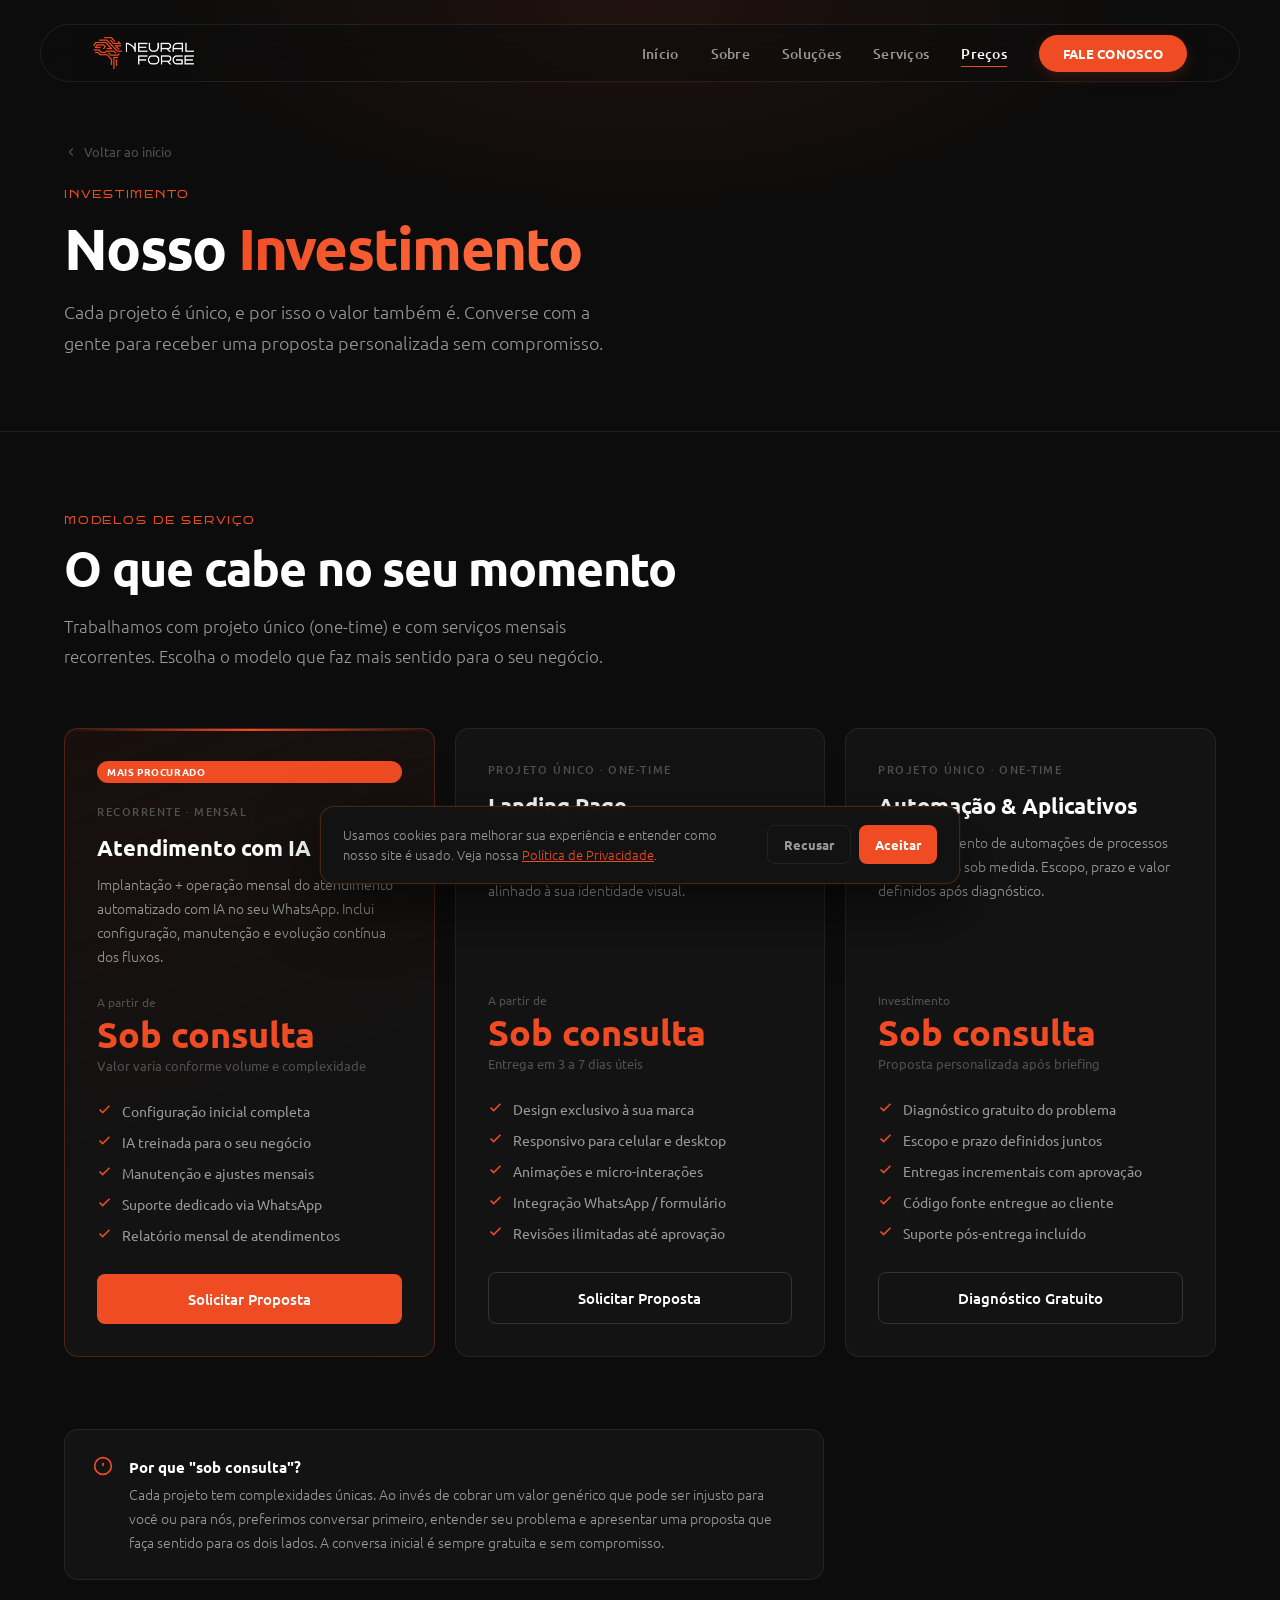
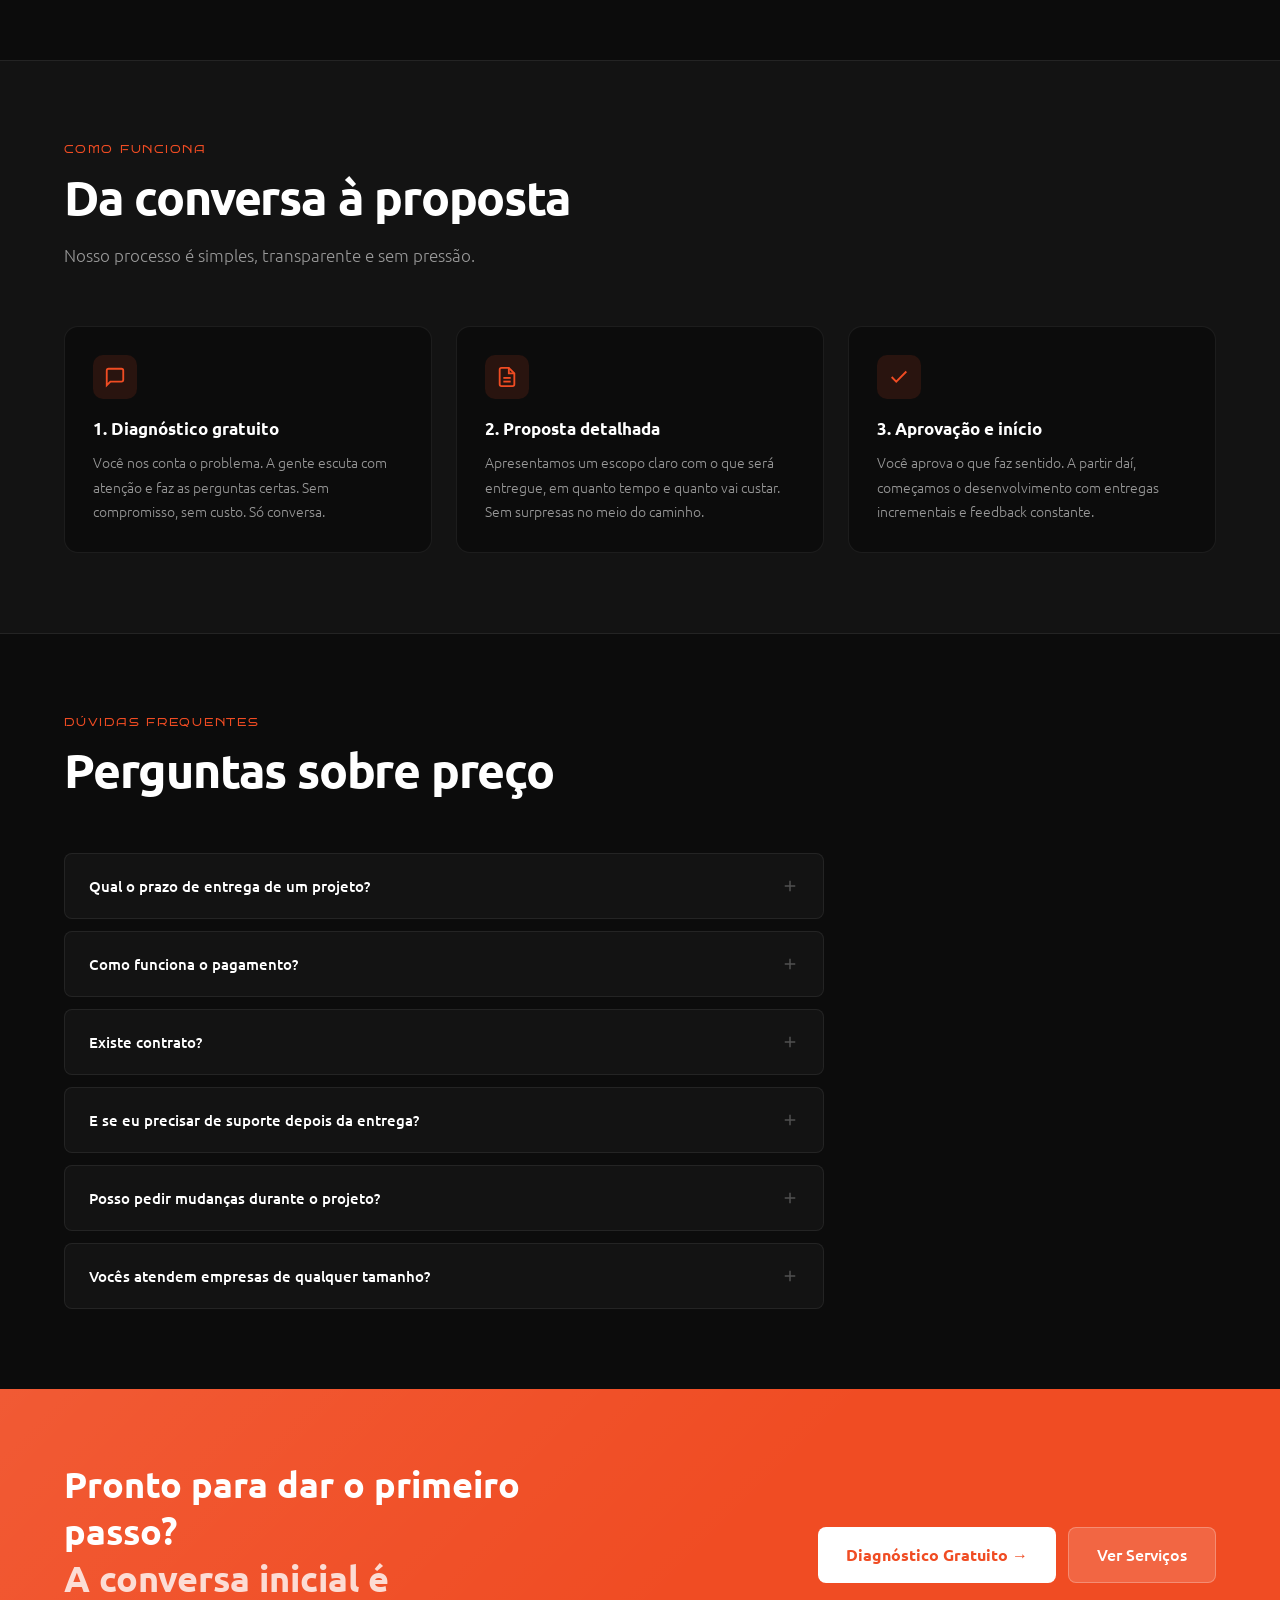
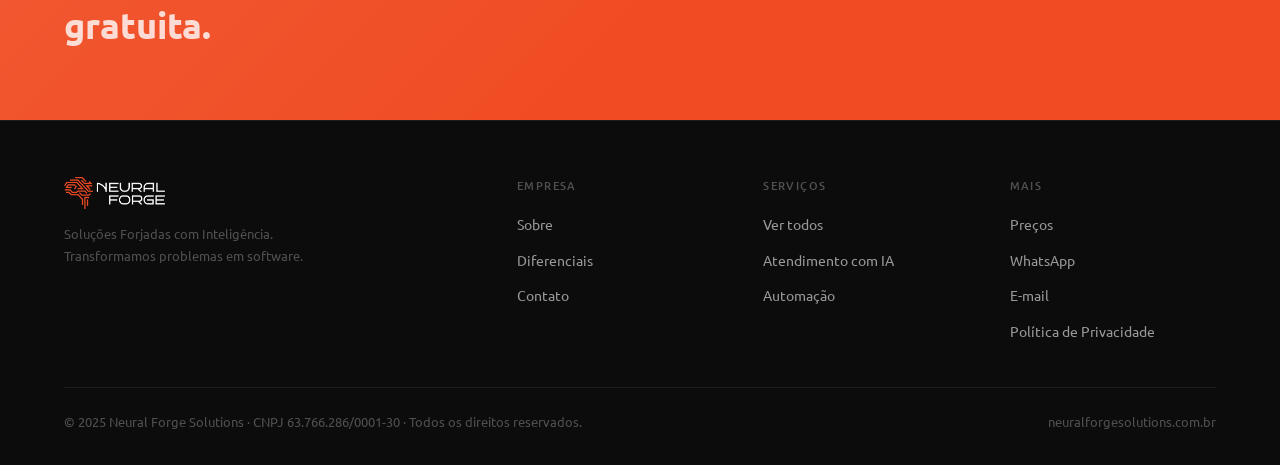
==== commit cefa7b0d: "fix: textos sobre/preços corrigidos para tom mais profissional" ====
--- a/precos.html
+++ b/precos.html
@@ -92,8 +92,8 @@
       Voltar ao início
     </a>
     <div class="sec-label fi d1">Investimento</div>
-    <h1 class="fi d2">Preços <span class="grad">Transparentes</span></h1>
-    <p class="fi d3">Cada projeto é único, e por isso nossos preços também são. Abaixo você encontra os modelos de cobrança e a faixa de referência para cada tipo de solução.</p>
+    <h1 class="fi d2">Nosso <span class="grad">Investimento</span></h1>
+    <p class="fi d3">Cada projeto é único, e por isso o valor também é. Converse com a gente para receber uma proposta personalizada sem compromisso.</p>
   </div>
 </div>
 
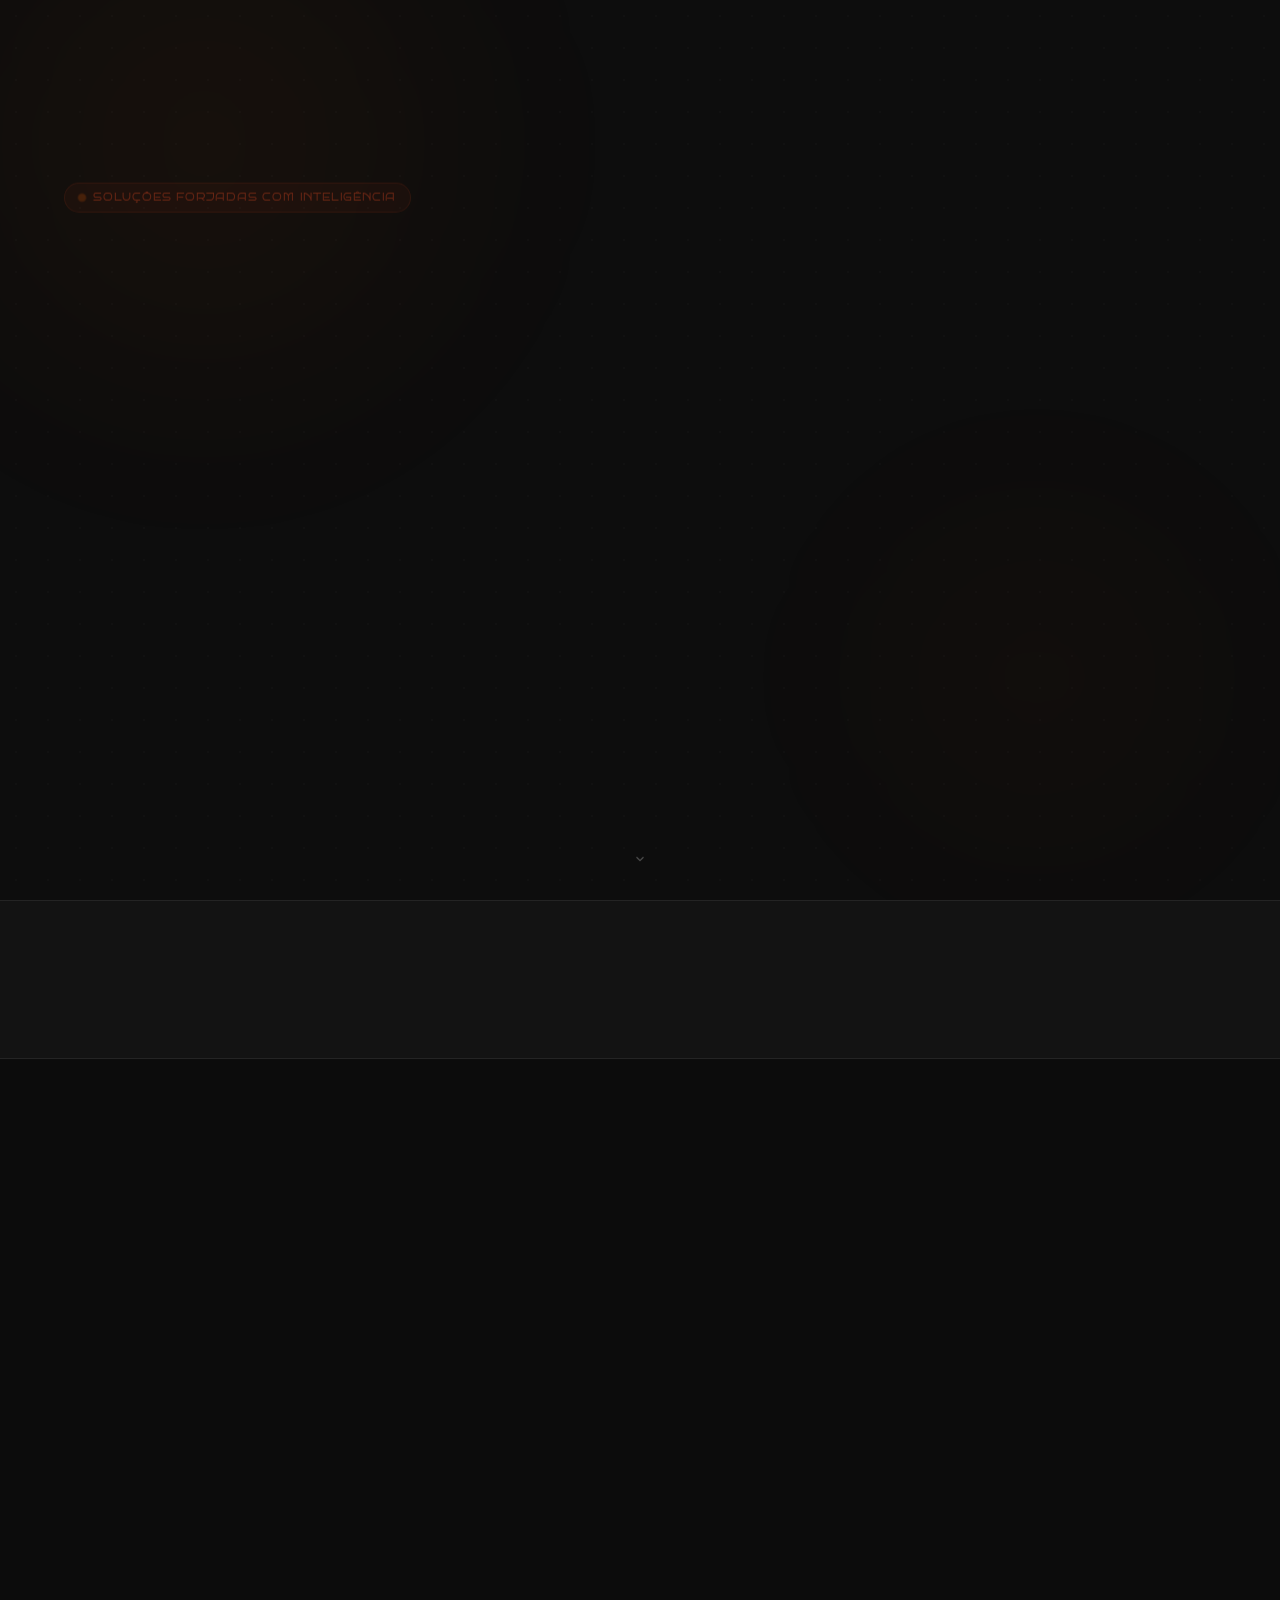
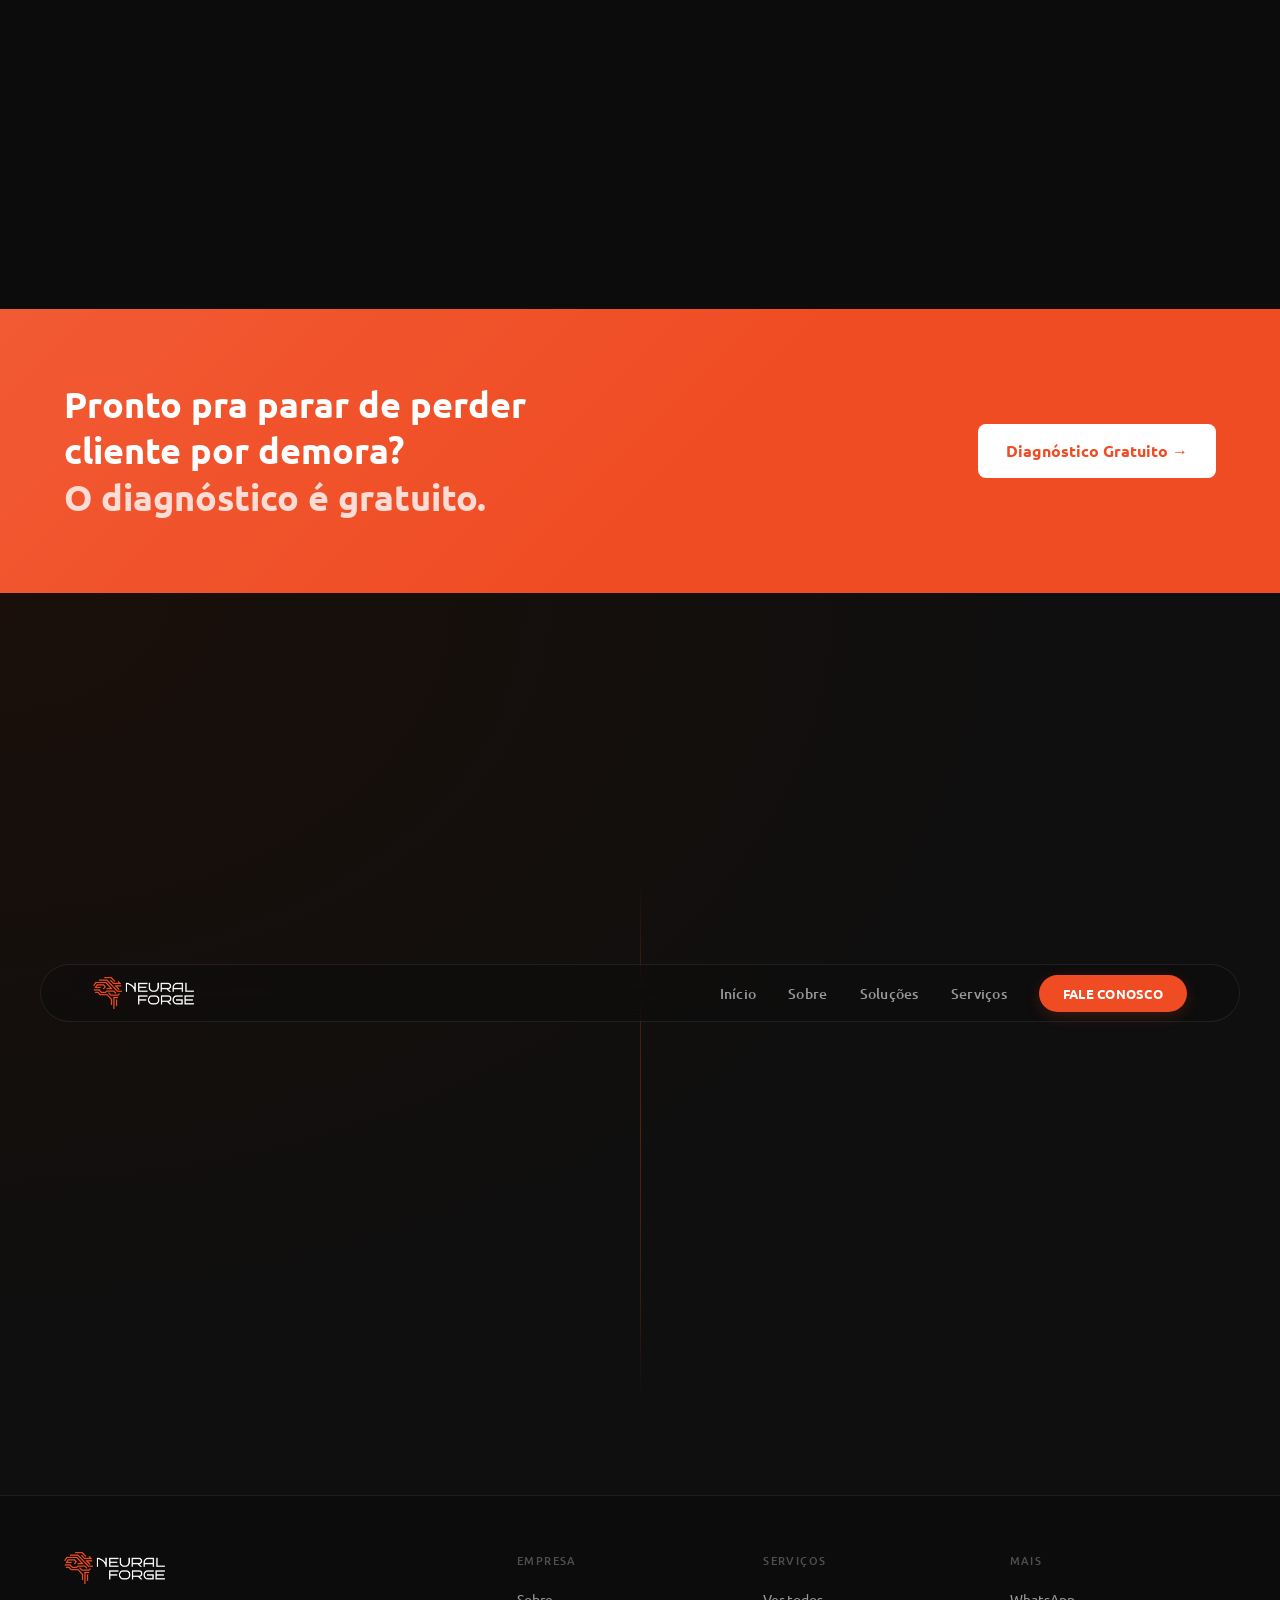
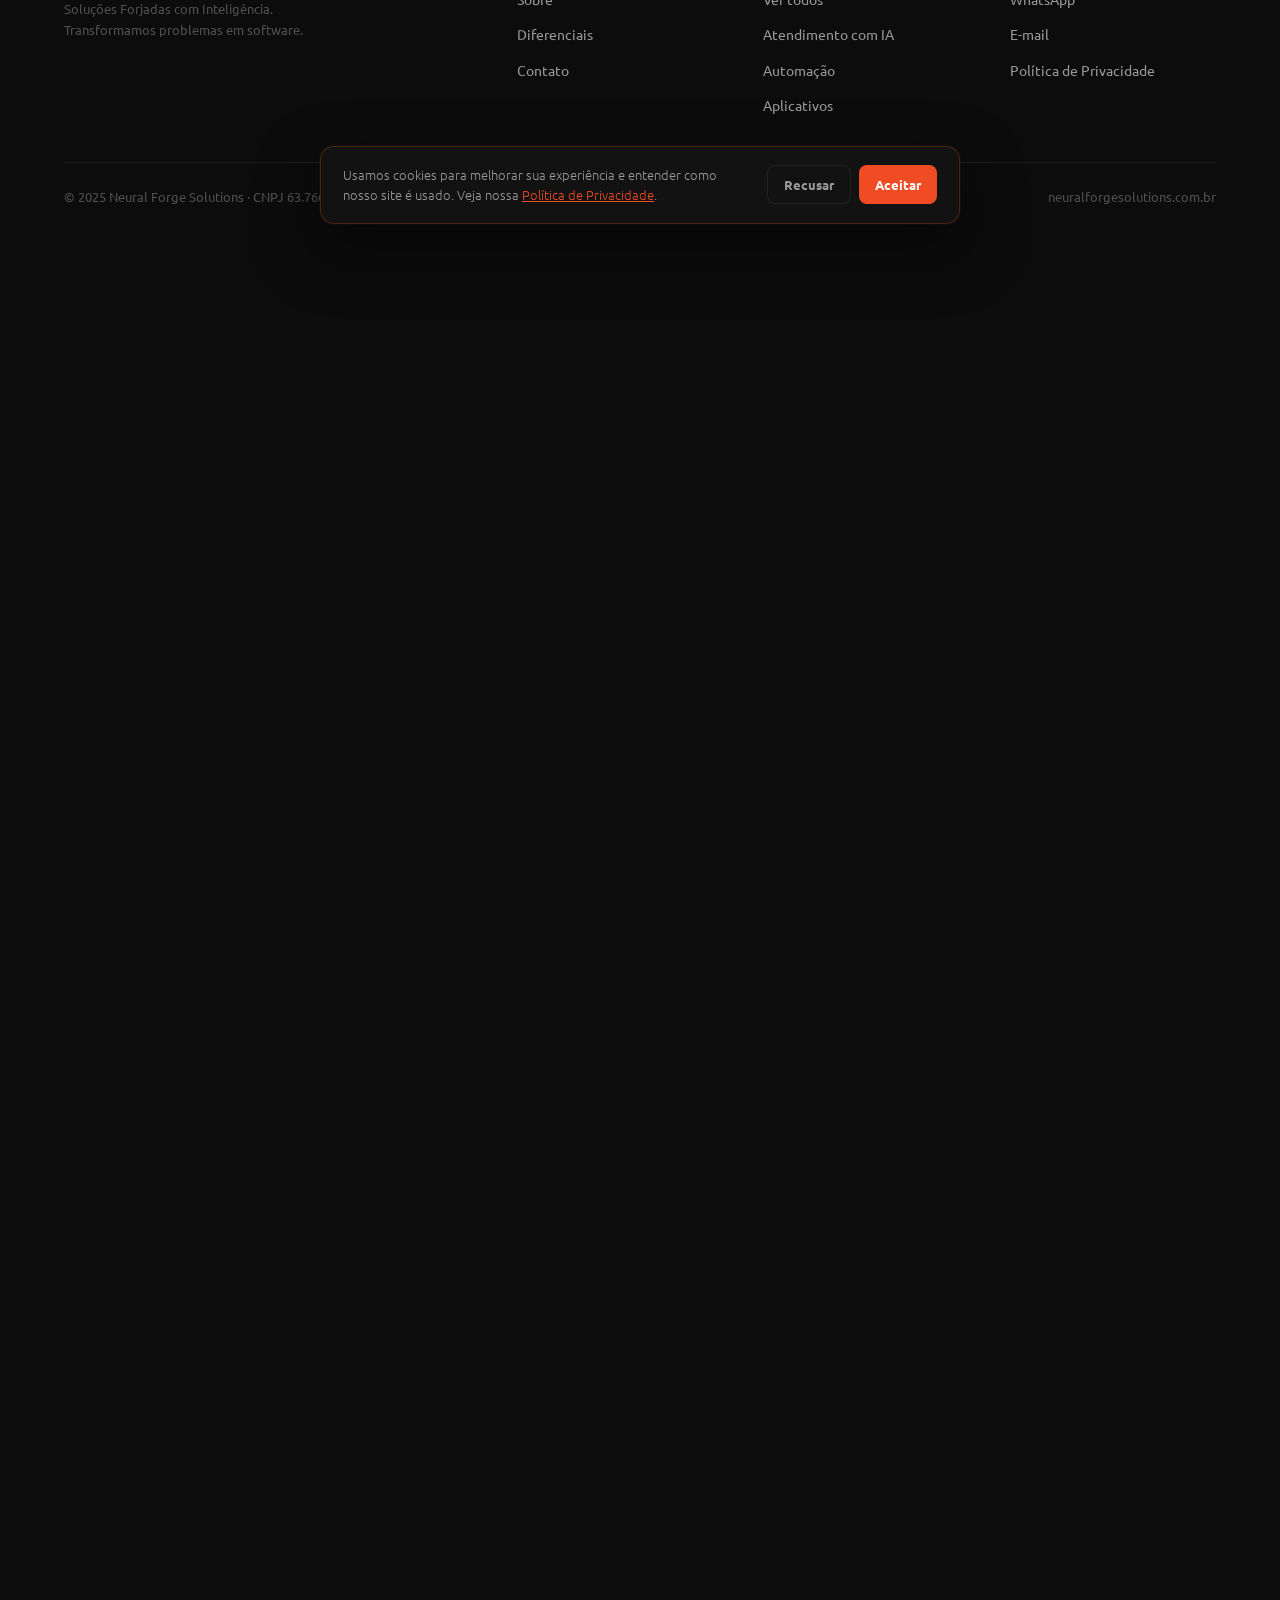
==== commit 669d0f1c: "feat: remove aba Preços da nav/footer, redireciona precos.html para contato" ====
--- a/precos.html
+++ b/precos.html
@@ -6,7 +6,8 @@
   <title>Preços e Modelos de Investimento | Neural Forge</title>
   <meta name="description" content="Conheça os modelos de precificação da Neural Forge: projetos únicos e mensais recorrentes. Diagnóstico gratuito, proposta personalizada e pagamento parcelado." />
   <meta name="keywords" content="preço chatbot WhatsApp, preço landing page, custo automação, valor desenvolvimento app, orçamento software" />
-  <meta name="robots" content="index, follow" />
+  <meta name="robots" content="noindex, nofollow" />
+  <meta http-equiv="refresh" content="0;url=index.html#contato" />
   <meta name="theme-color" content="#0d0d0d" />
   <link rel="canonical" href="https://neuralforgesolutions.com.br/precos.html" />
 
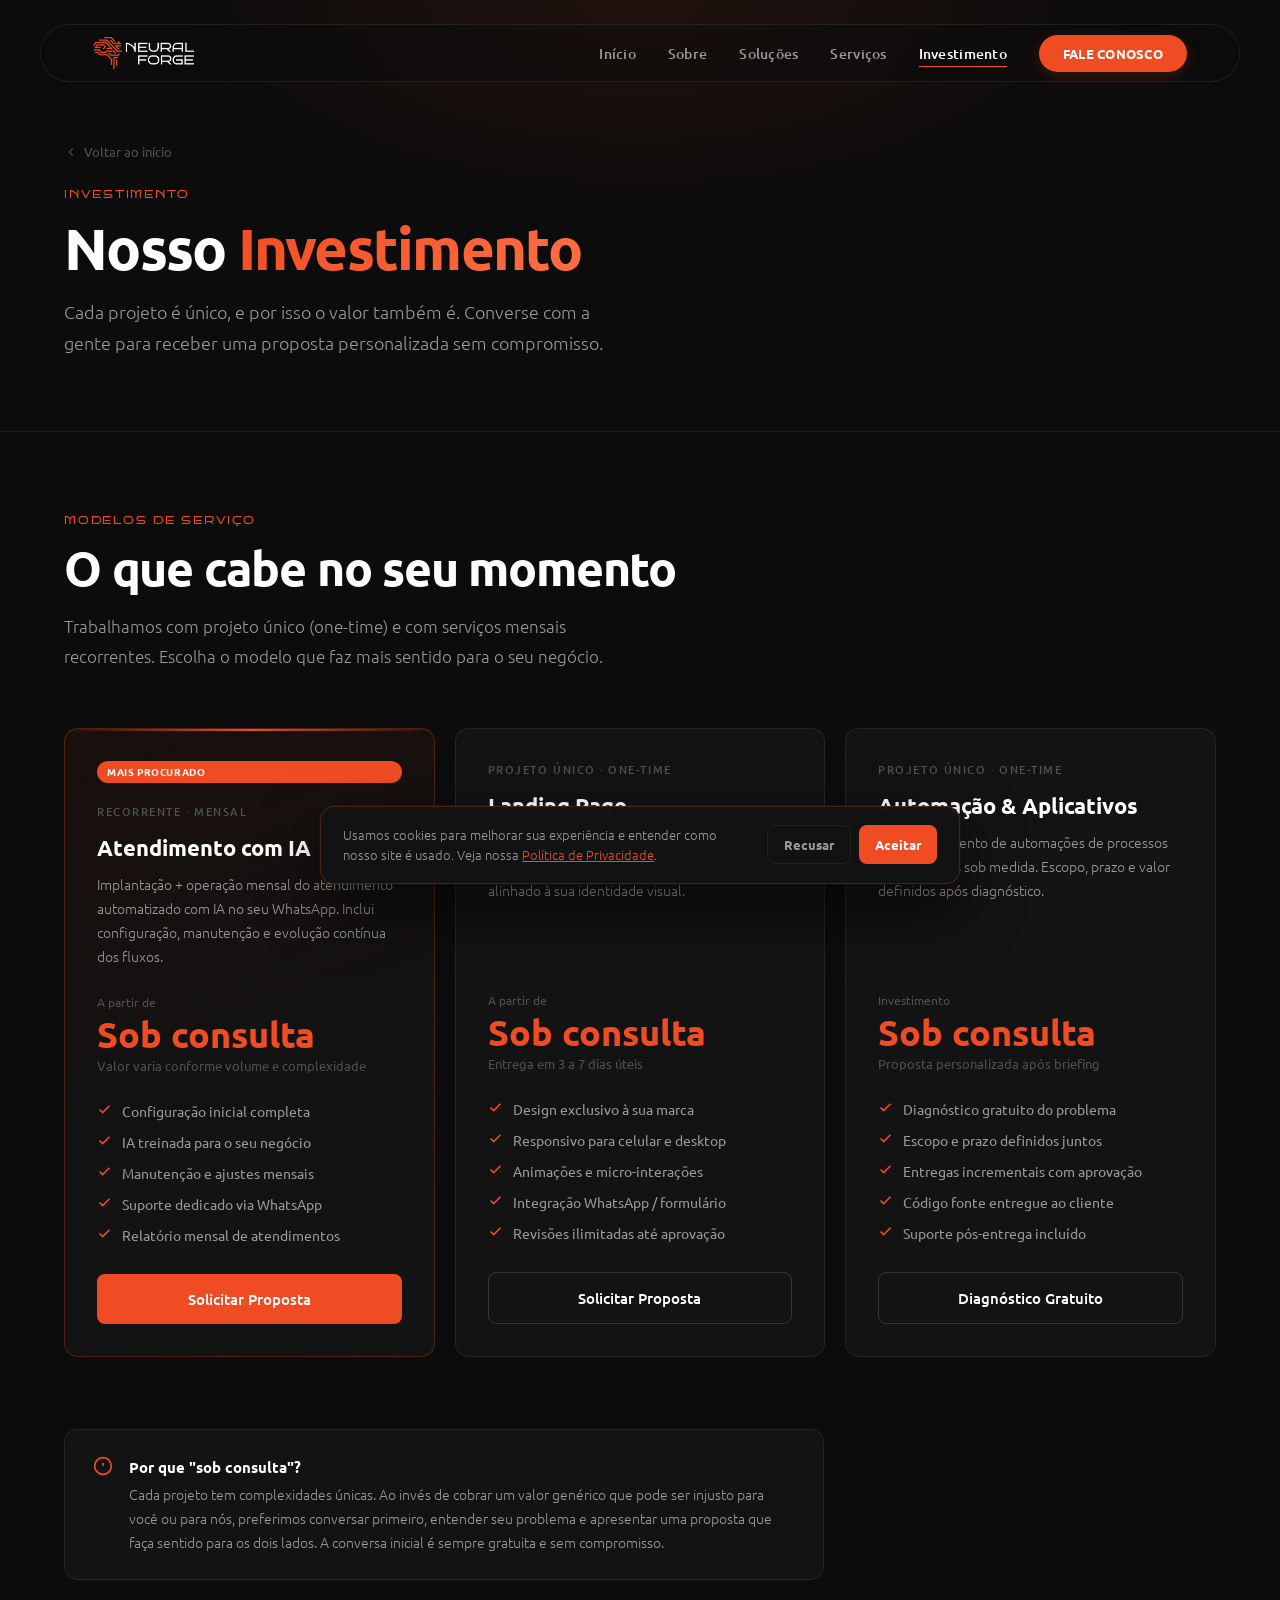
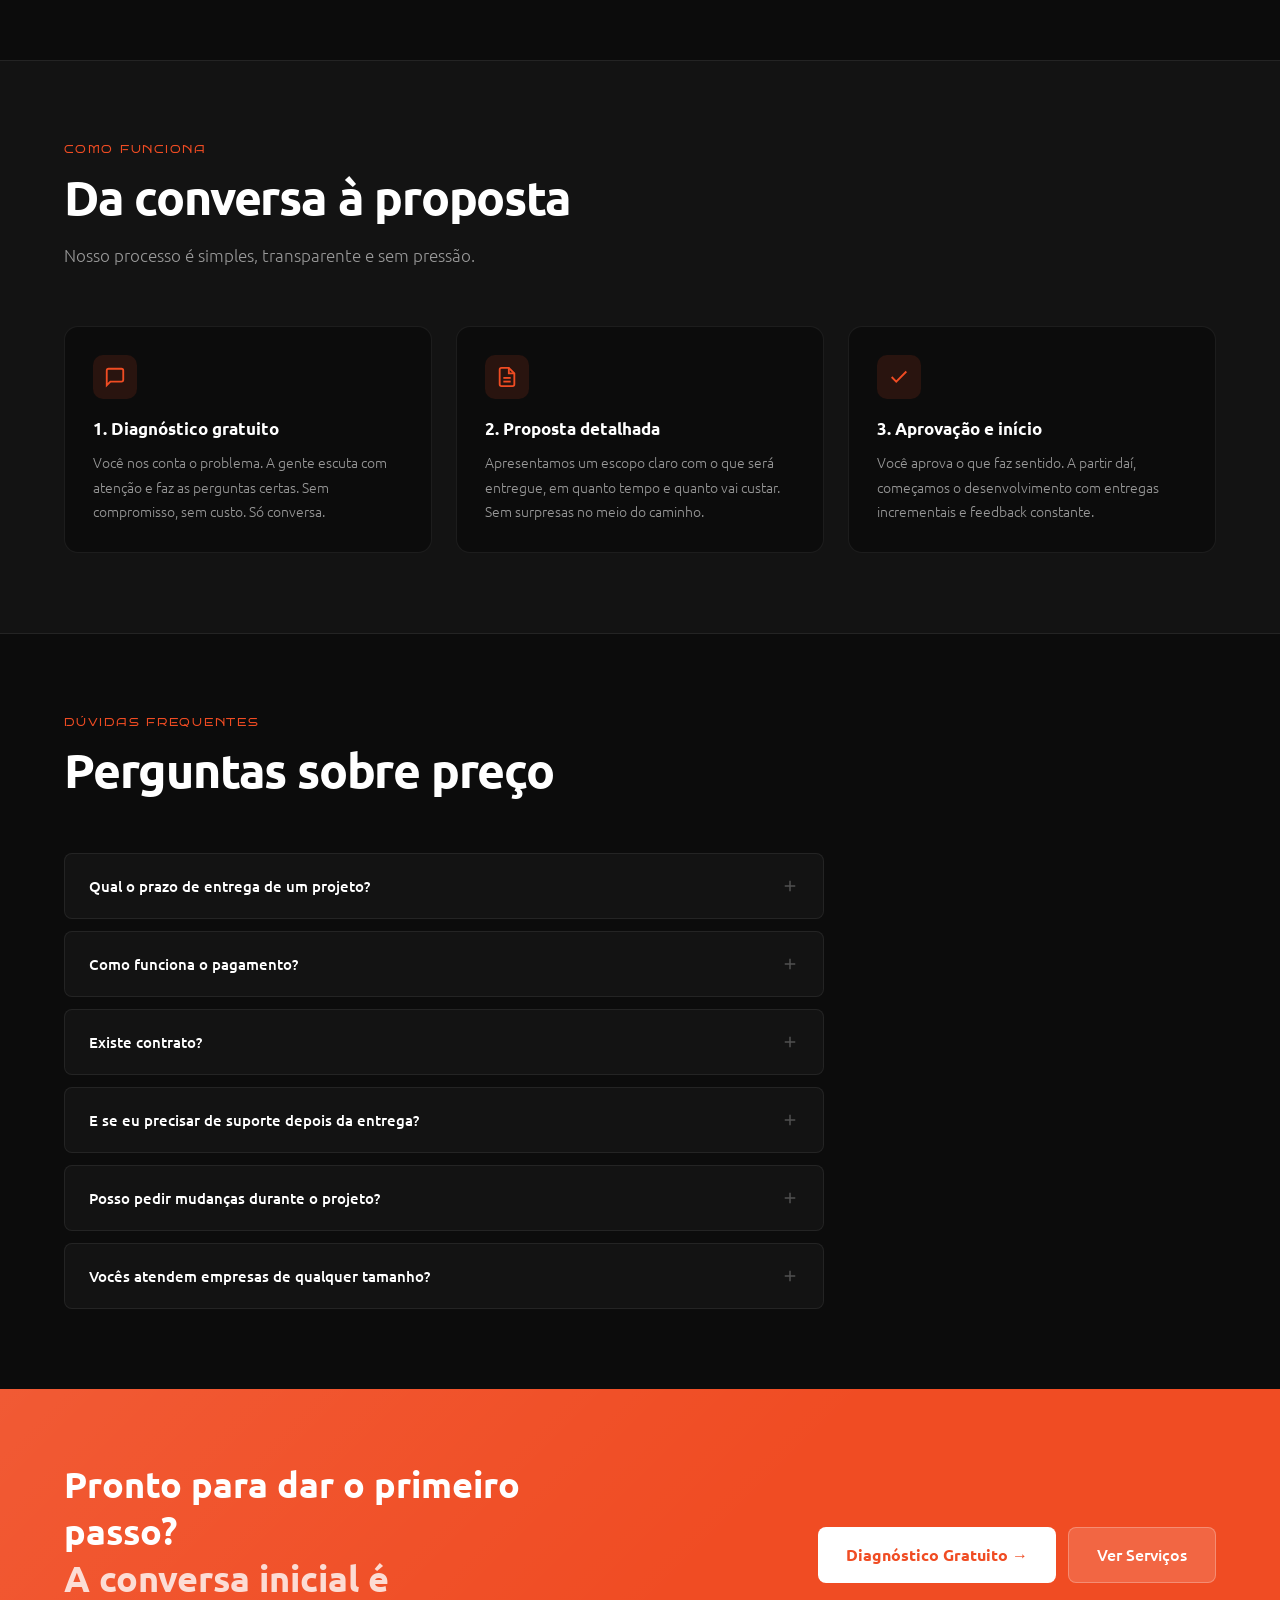
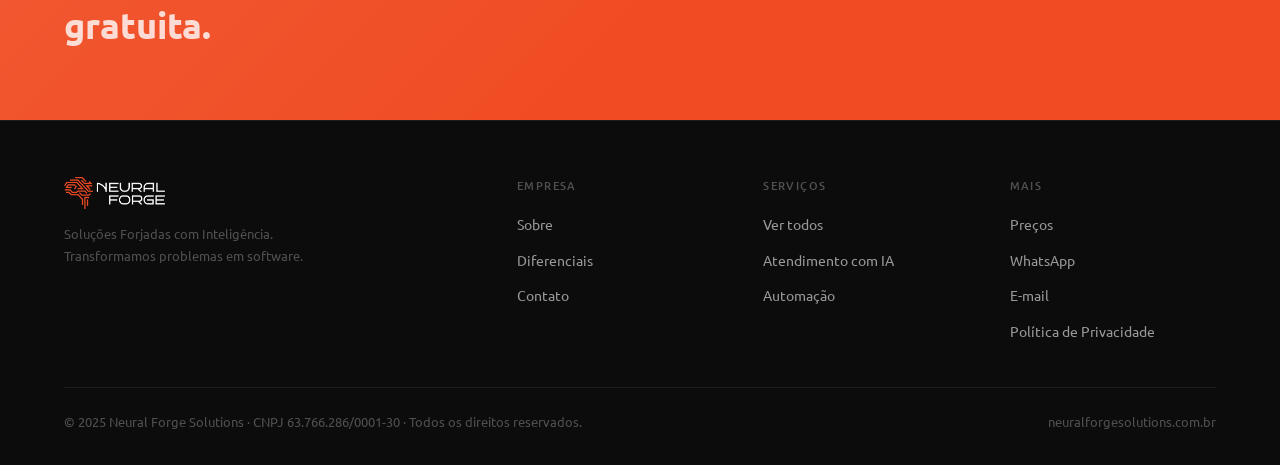
==== commit a32bbfe2: "feat: renomeia aba Preços para Investimento em toda a navegação" ====
--- a/precos.html
+++ b/precos.html
@@ -7,7 +7,6 @@
   <meta name="description" content="Conheça os modelos de precificação da Neural Forge: projetos únicos e mensais recorrentes. Diagnóstico gratuito, proposta personalizada e pagamento parcelado." />
   <meta name="keywords" content="preço chatbot WhatsApp, preço landing page, custo automação, valor desenvolvimento app, orçamento software" />
   <meta name="robots" content="noindex, nofollow" />
-  <meta http-equiv="refresh" content="0;url=index.html#contato" />
   <meta name="theme-color" content="#0d0d0d" />
   <link rel="canonical" href="https://neuralforgesolutions.com.br/precos.html" />
 
@@ -73,7 +72,7 @@
         <li><a href="index.html#sobre">Sobre</a></li>
         <li><a href="index.html#solucoes">Soluções</a></li>
         <li><a href="servicos.html">Serviços</a></li>
-        <li><a href="precos.html" class="active">Preços</a></li>
+        <li><a href="precos.html" class="active">Investimento</a></li>
         <li><a href="index.html#contato" class="nav-cta">Fale Conosco</a></li>
       </ul>
       <button class="hamburger" id="hamburger" aria-label="Menu">
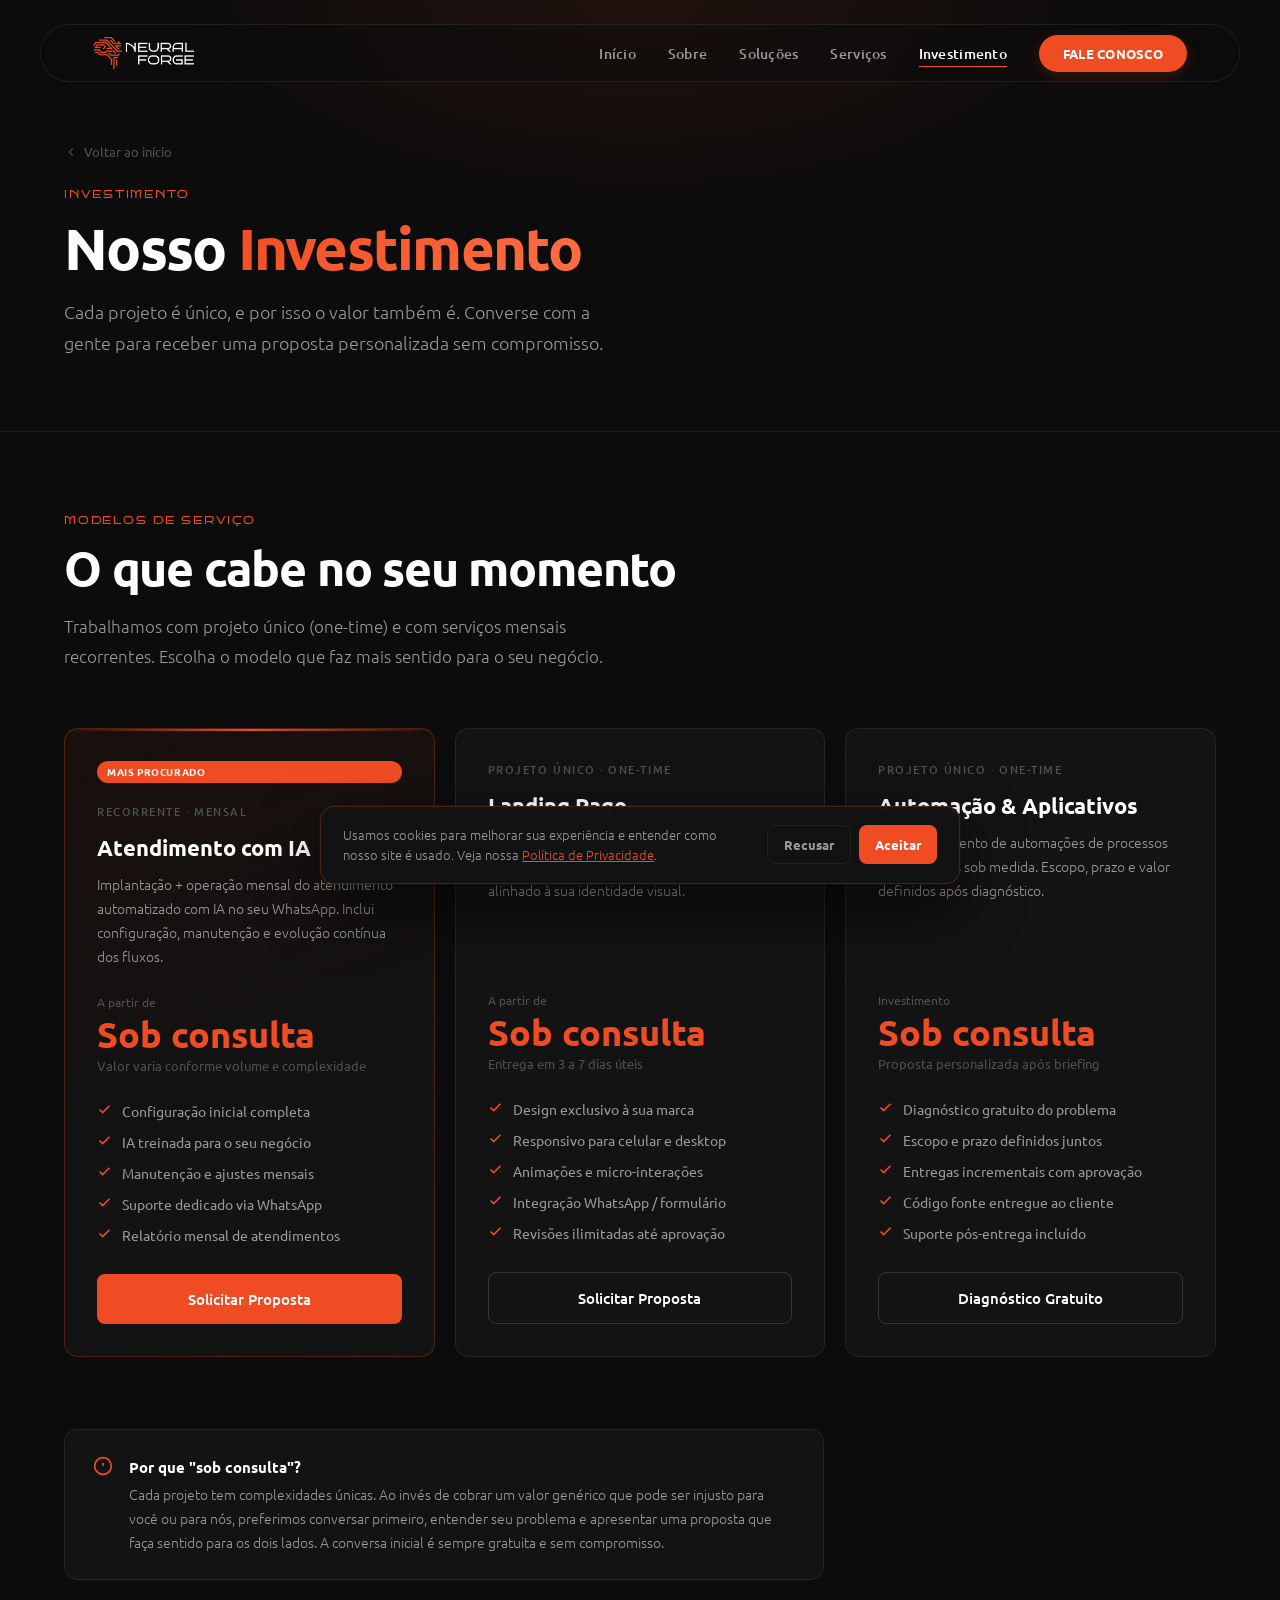
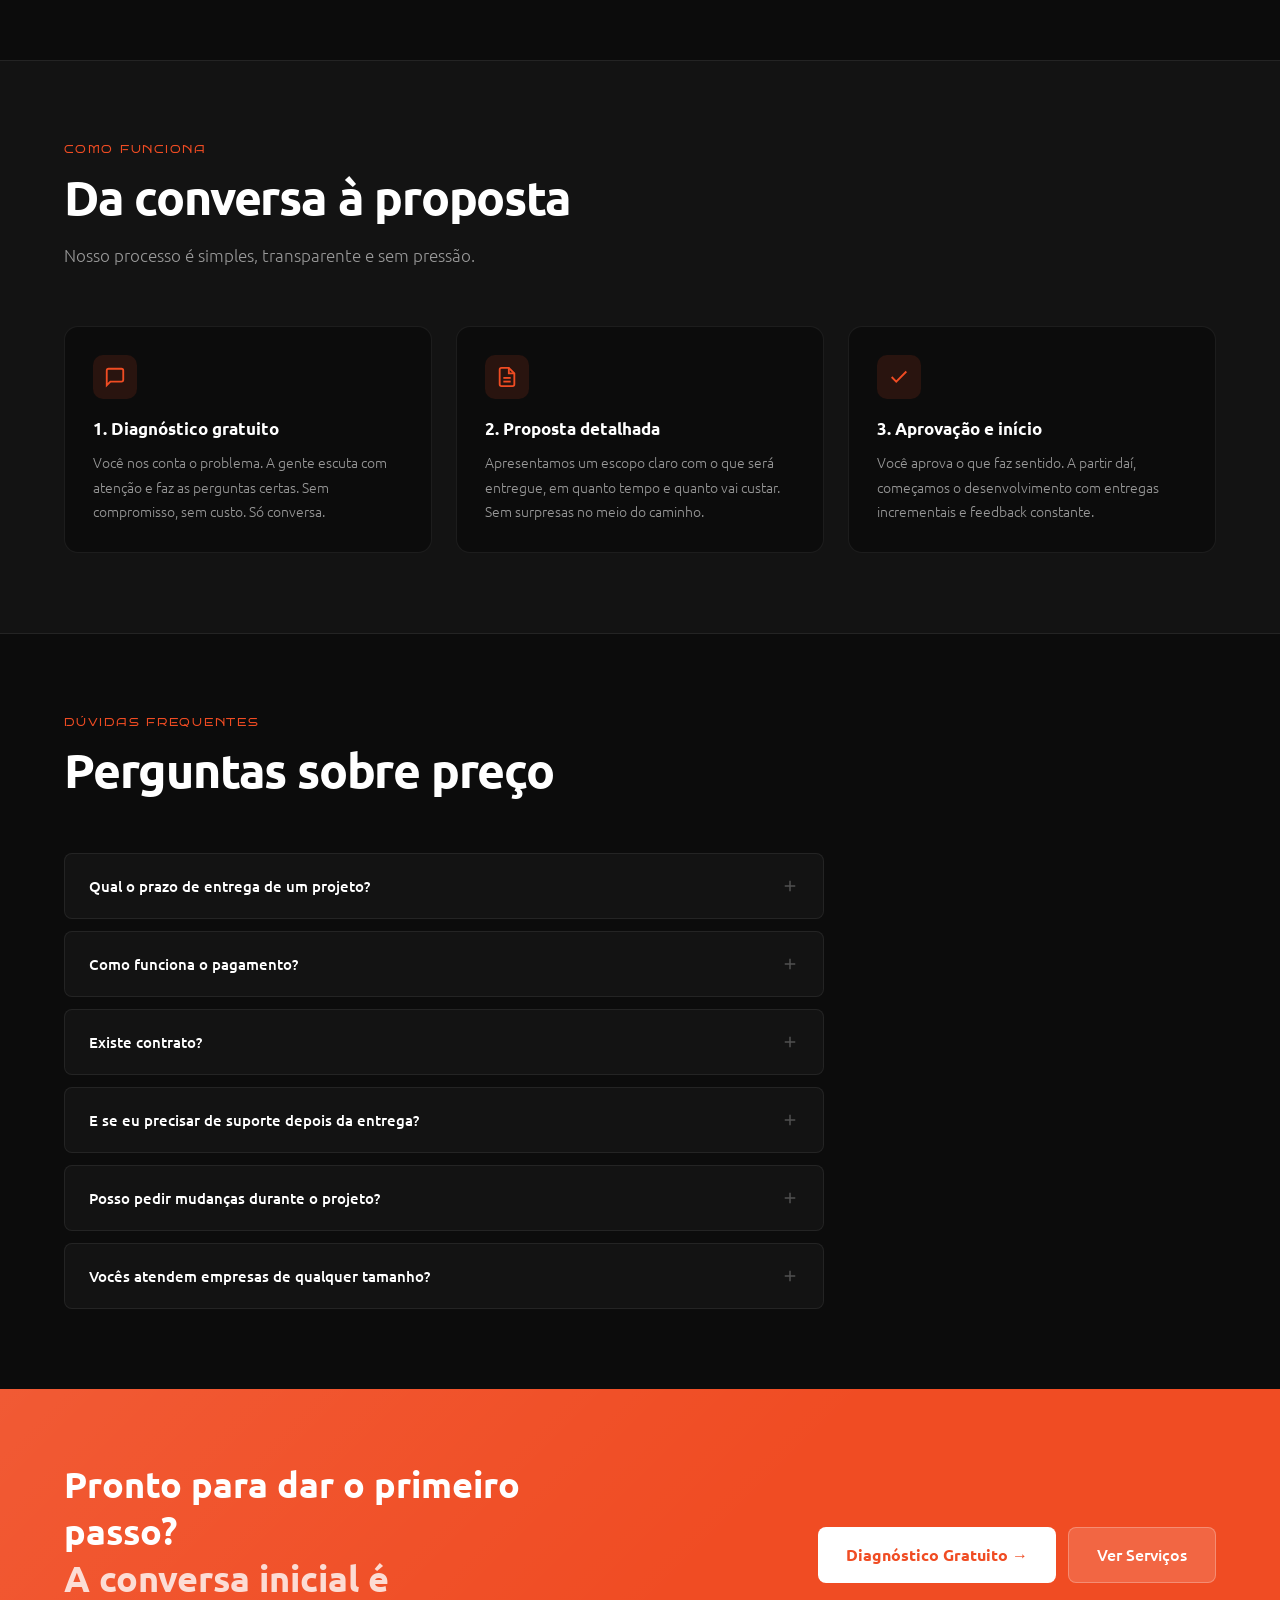
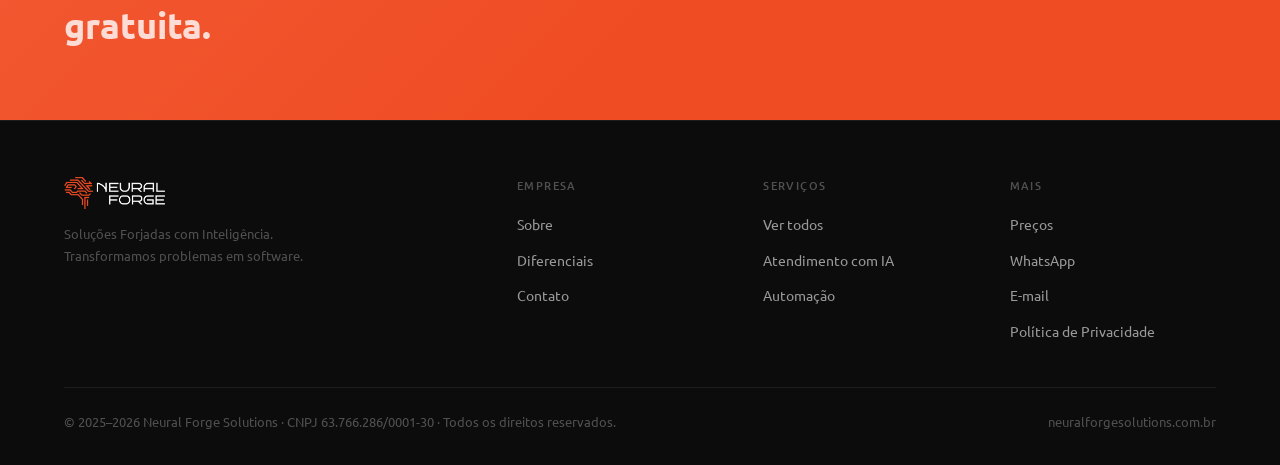
==== commit a44a01c0: "fix: checkup — copyright 2025–2026, gramática, jargão SDR, tag DISPONÍVEL - Todos os footers: © 2025" ====
--- a/precos.html
+++ b/precos.html
@@ -299,7 +299,7 @@
       <div class="footer-col"><h4>Mais</h4><ul><li><a href="precos.html">Preços</a></li><li><a href="https://wa.me/5571993866628?text=Ol%C3%A1%2C%20vim%20do%20site%20e%20quero%20um%20diagn%C3%B3stico%20gratuito%20do%20meu%20neg%C3%B3cio.">WhatsApp</a></li><li><a href="mailto:contato@neuralforgesolutions.com.br">E-mail</a></li><li><a href="politica-privacidade.html">Política de Privacidade</a></li></ul></div>
     </div>
     <div class="footer-bottom">
-      <p>© 2025 Neural Forge Solutions · CNPJ 63.766.286/0001-30 · Todos os direitos reservados.</p>
+      <p>© 2025–2026 Neural Forge Solutions · CNPJ 63.766.286/0001-30 · Todos os direitos reservados.</p>
       <p>neuralforgesolutions.com.br</p>
     </div>
   </div>
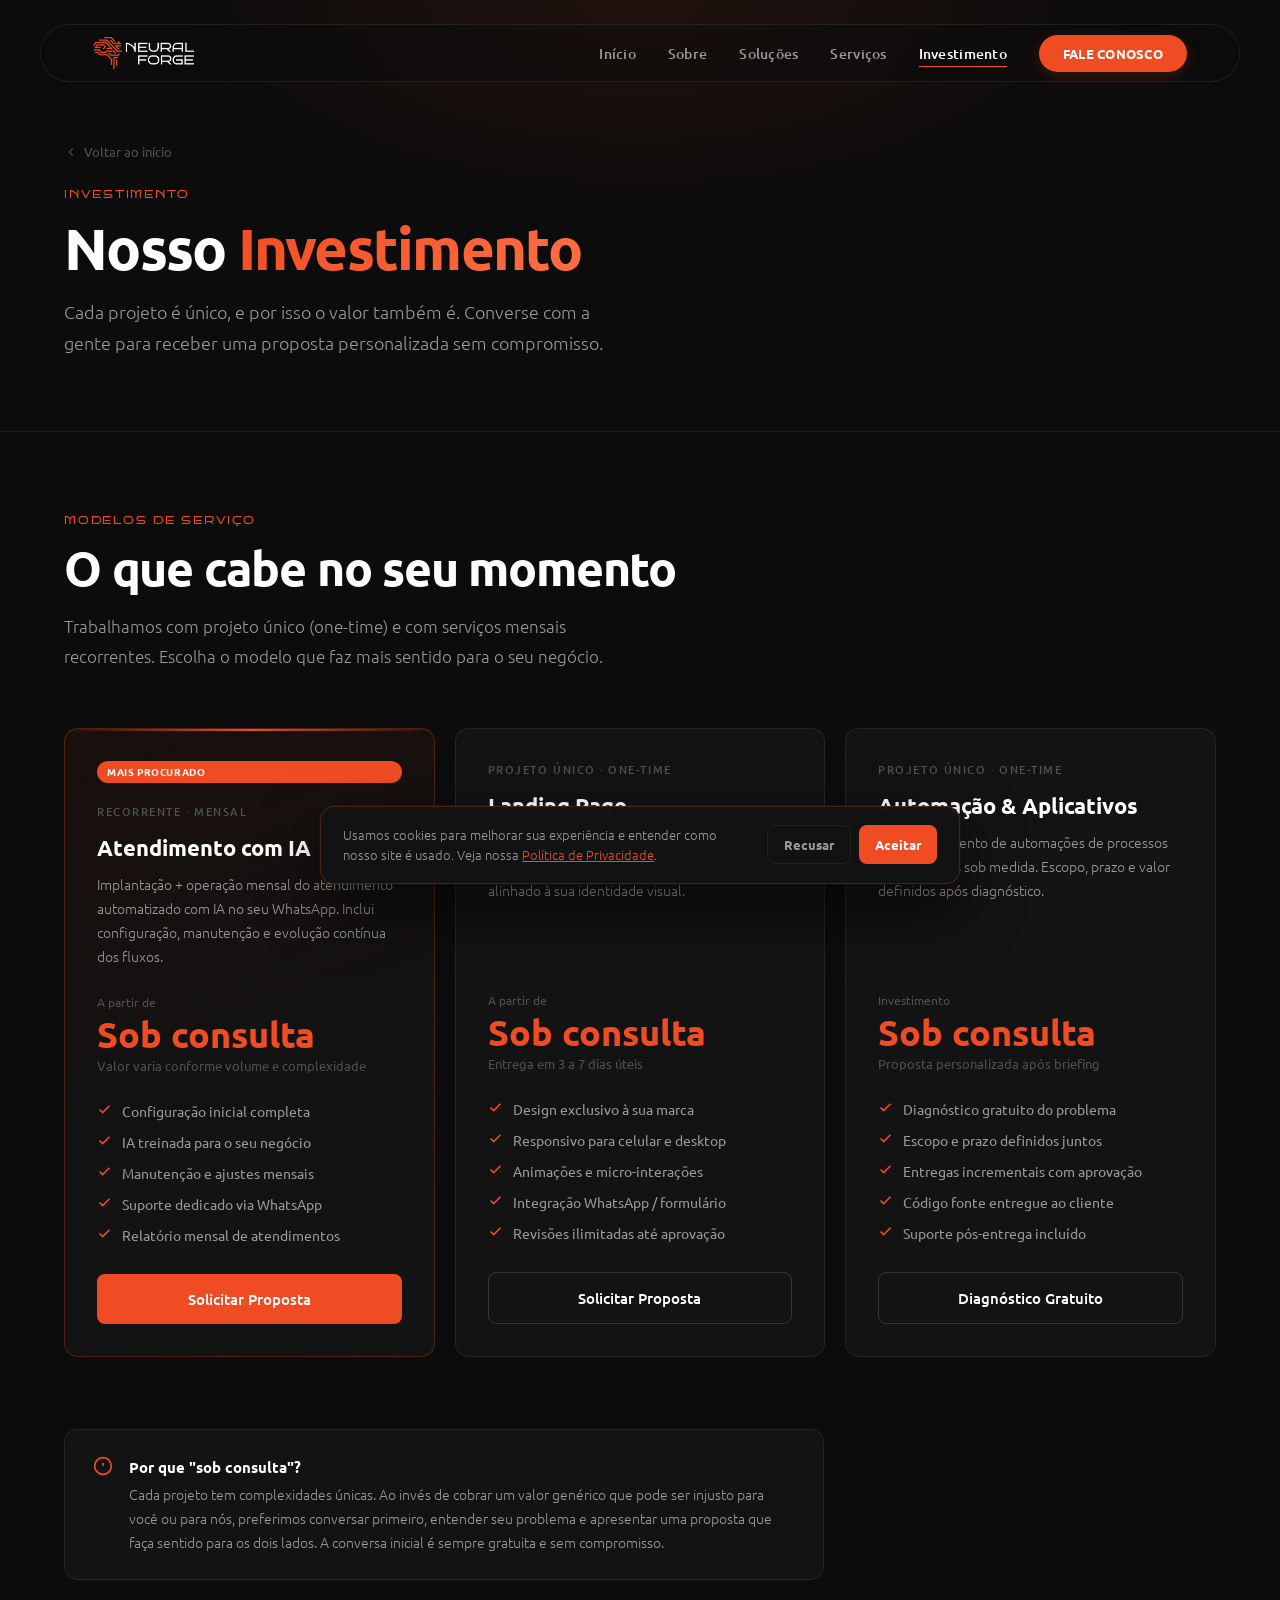
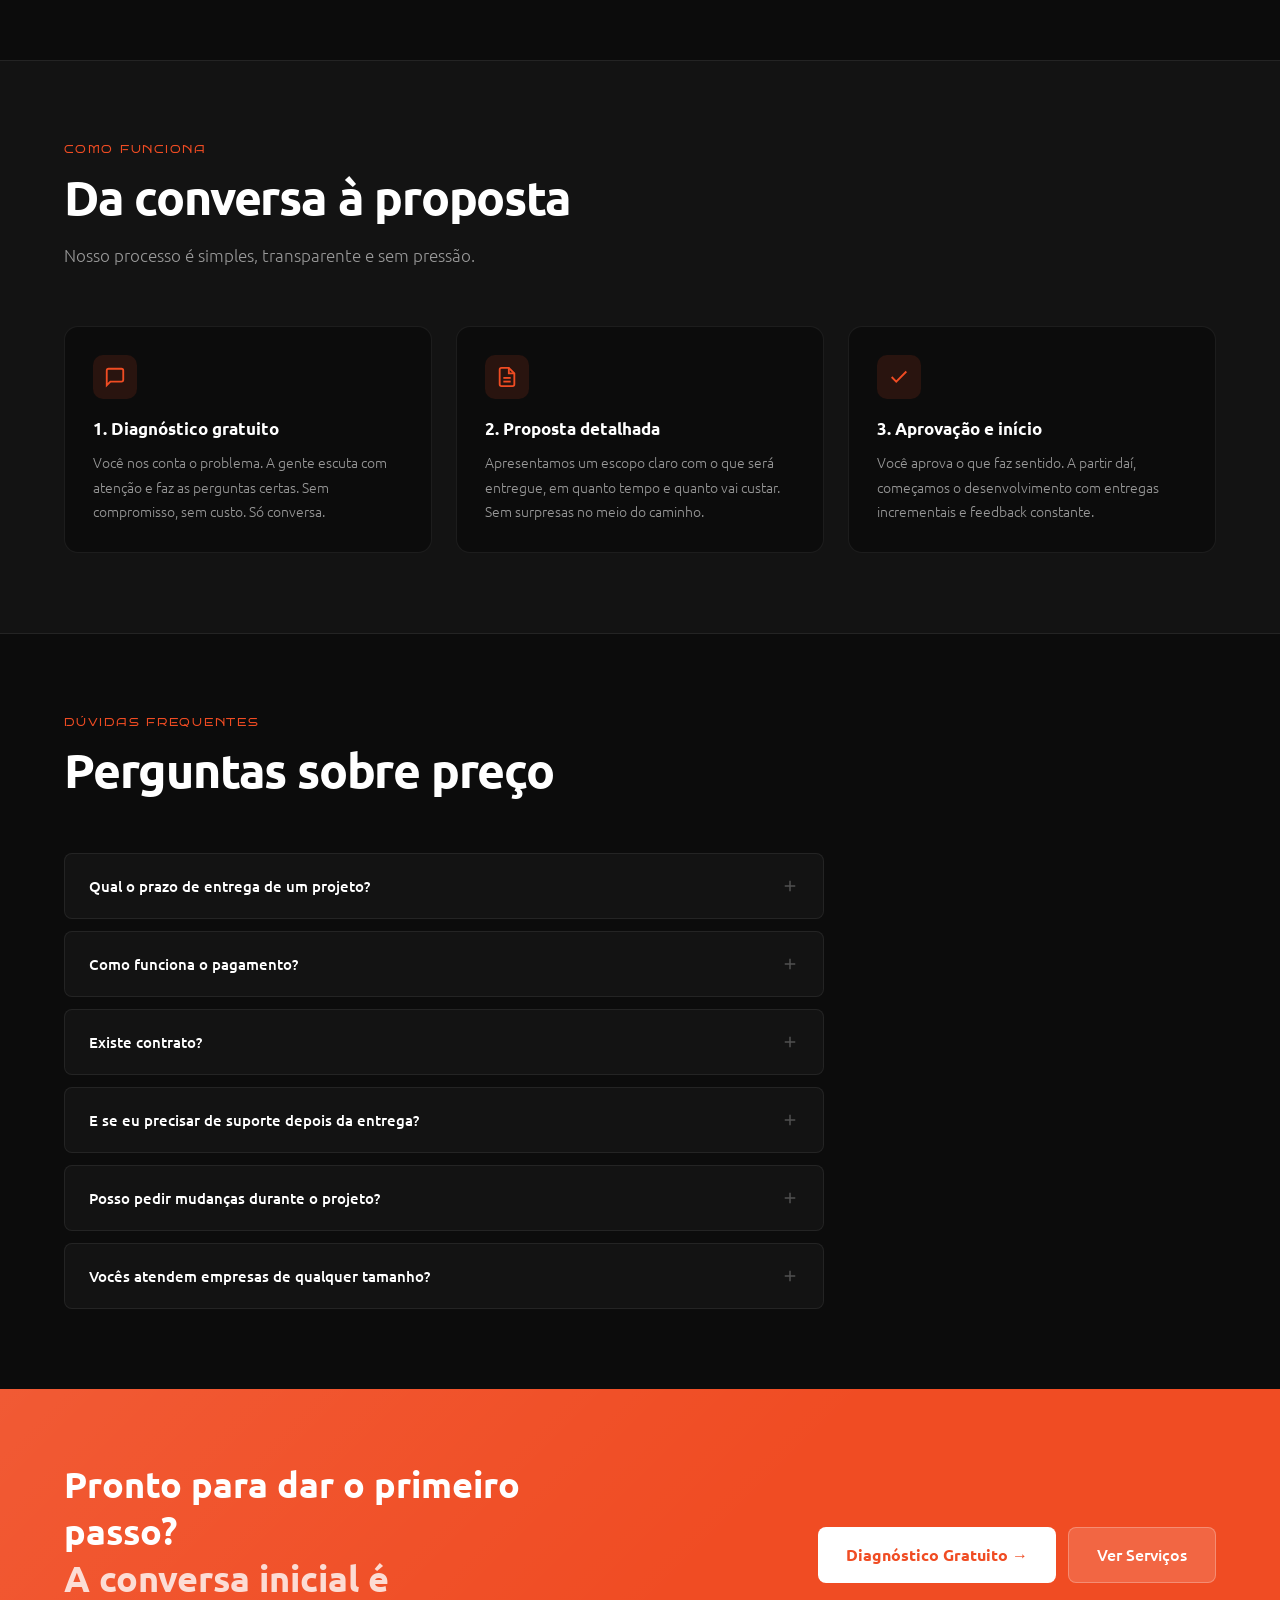
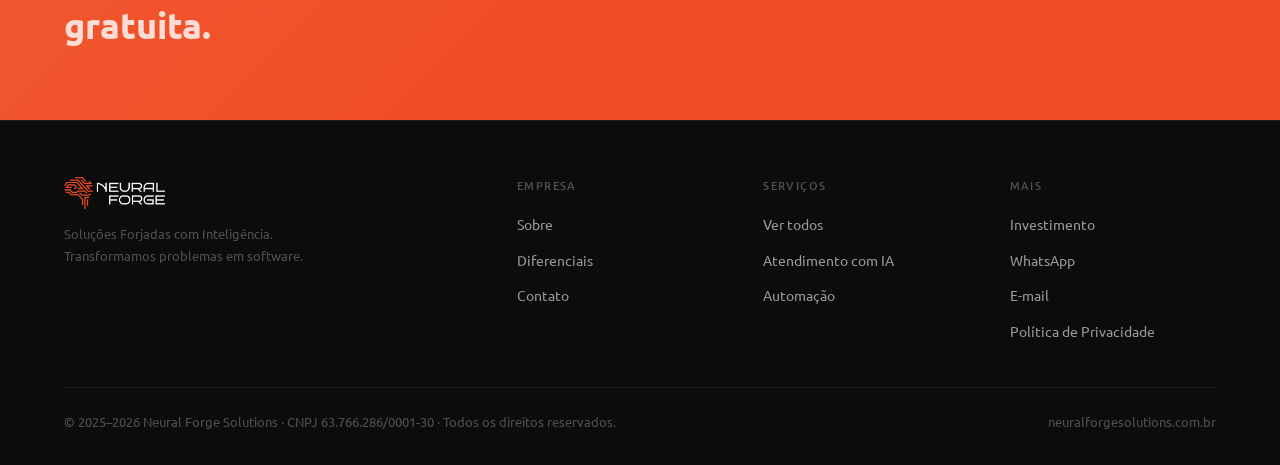
==== commit 0dc8650d: "fix: consistência pós-rename — e-commerce Disponível, meta tags Investimento - servicos.html: tag e-" ====
--- a/precos.html
+++ b/precos.html
@@ -3,7 +3,7 @@
 <head>
   <meta charset="UTF-8" />
   <meta name="viewport" content="width=device-width, initial-scale=1.0" />
-  <title>Preços e Modelos de Investimento | Neural Forge</title>
+  <title>Investimento | Neural Forge</title>
   <meta name="description" content="Conheça os modelos de precificação da Neural Forge: projetos únicos e mensais recorrentes. Diagnóstico gratuito, proposta personalizada e pagamento parcelado." />
   <meta name="keywords" content="preço chatbot WhatsApp, preço landing page, custo automação, valor desenvolvimento app, orçamento software" />
   <meta name="robots" content="noindex, nofollow" />
@@ -15,13 +15,13 @@
   <meta property="og:locale" content="pt_BR" />
   <meta property="og:site_name" content="Neural Forge" />
   <meta property="og:url" content="https://neuralforgesolutions.com.br/precos.html" />
-  <meta property="og:title" content="Preços | Neural Forge" />
+  <meta property="og:title" content="Investimento | Neural Forge" />
   <meta property="og:description" content="Diagnóstico gratuito, proposta personalizada e pagamento parcelado. Cada projeto tem complexidade própria, por isso o preço é sob consulta." />
   <meta property="og:image" content="https://neuralforgesolutions.com.br/assets/images/neural_forge_hero.png" />
 
   <!-- Twitter Card -->
   <meta name="twitter:card" content="summary_large_image" />
-  <meta name="twitter:title" content="Preços | Neural Forge" />
+  <meta name="twitter:title" content="Investimento | Neural Forge" />
   <meta name="twitter:description" content="Diagnóstico gratuito, proposta personalizada, pagamento parcelado." />
   <meta name="twitter:image" content="https://neuralforgesolutions.com.br/assets/images/neural_forge_hero.png" />
 
@@ -296,7 +296,7 @@
       </div>
       <div class="footer-col"><h4>Empresa</h4><ul><li><a href="index.html#sobre">Sobre</a></li><li><a href="index.html#diferenciais">Diferenciais</a></li><li><a href="index.html#contato">Contato</a></li></ul></div>
       <div class="footer-col"><h4>Serviços</h4><ul><li><a href="servicos.html">Ver todos</a></li><li><a href="servicos.html#ia">Atendimento com IA</a></li><li><a href="servicos.html#automacao">Automação</a></li></ul></div>
-      <div class="footer-col"><h4>Mais</h4><ul><li><a href="precos.html">Preços</a></li><li><a href="https://wa.me/5571993866628?text=Ol%C3%A1%2C%20vim%20do%20site%20e%20quero%20um%20diagn%C3%B3stico%20gratuito%20do%20meu%20neg%C3%B3cio.">WhatsApp</a></li><li><a href="mailto:contato@neuralforgesolutions.com.br">E-mail</a></li><li><a href="politica-privacidade.html">Política de Privacidade</a></li></ul></div>
+      <div class="footer-col"><h4>Mais</h4><ul><li><a href="precos.html">Investimento</a></li><li><a href="https://wa.me/5571993866628?text=Ol%C3%A1%2C%20vim%20do%20site%20e%20quero%20um%20diagn%C3%B3stico%20gratuito%20do%20meu%20neg%C3%B3cio.">WhatsApp</a></li><li><a href="mailto:contato@neuralforgesolutions.com.br">E-mail</a></li><li><a href="politica-privacidade.html">Política de Privacidade</a></li></ul></div>
     </div>
     <div class="footer-bottom">
       <p>© 2025–2026 Neural Forge Solutions · CNPJ 63.766.286/0001-30 · Todos os direitos reservados.</p>
